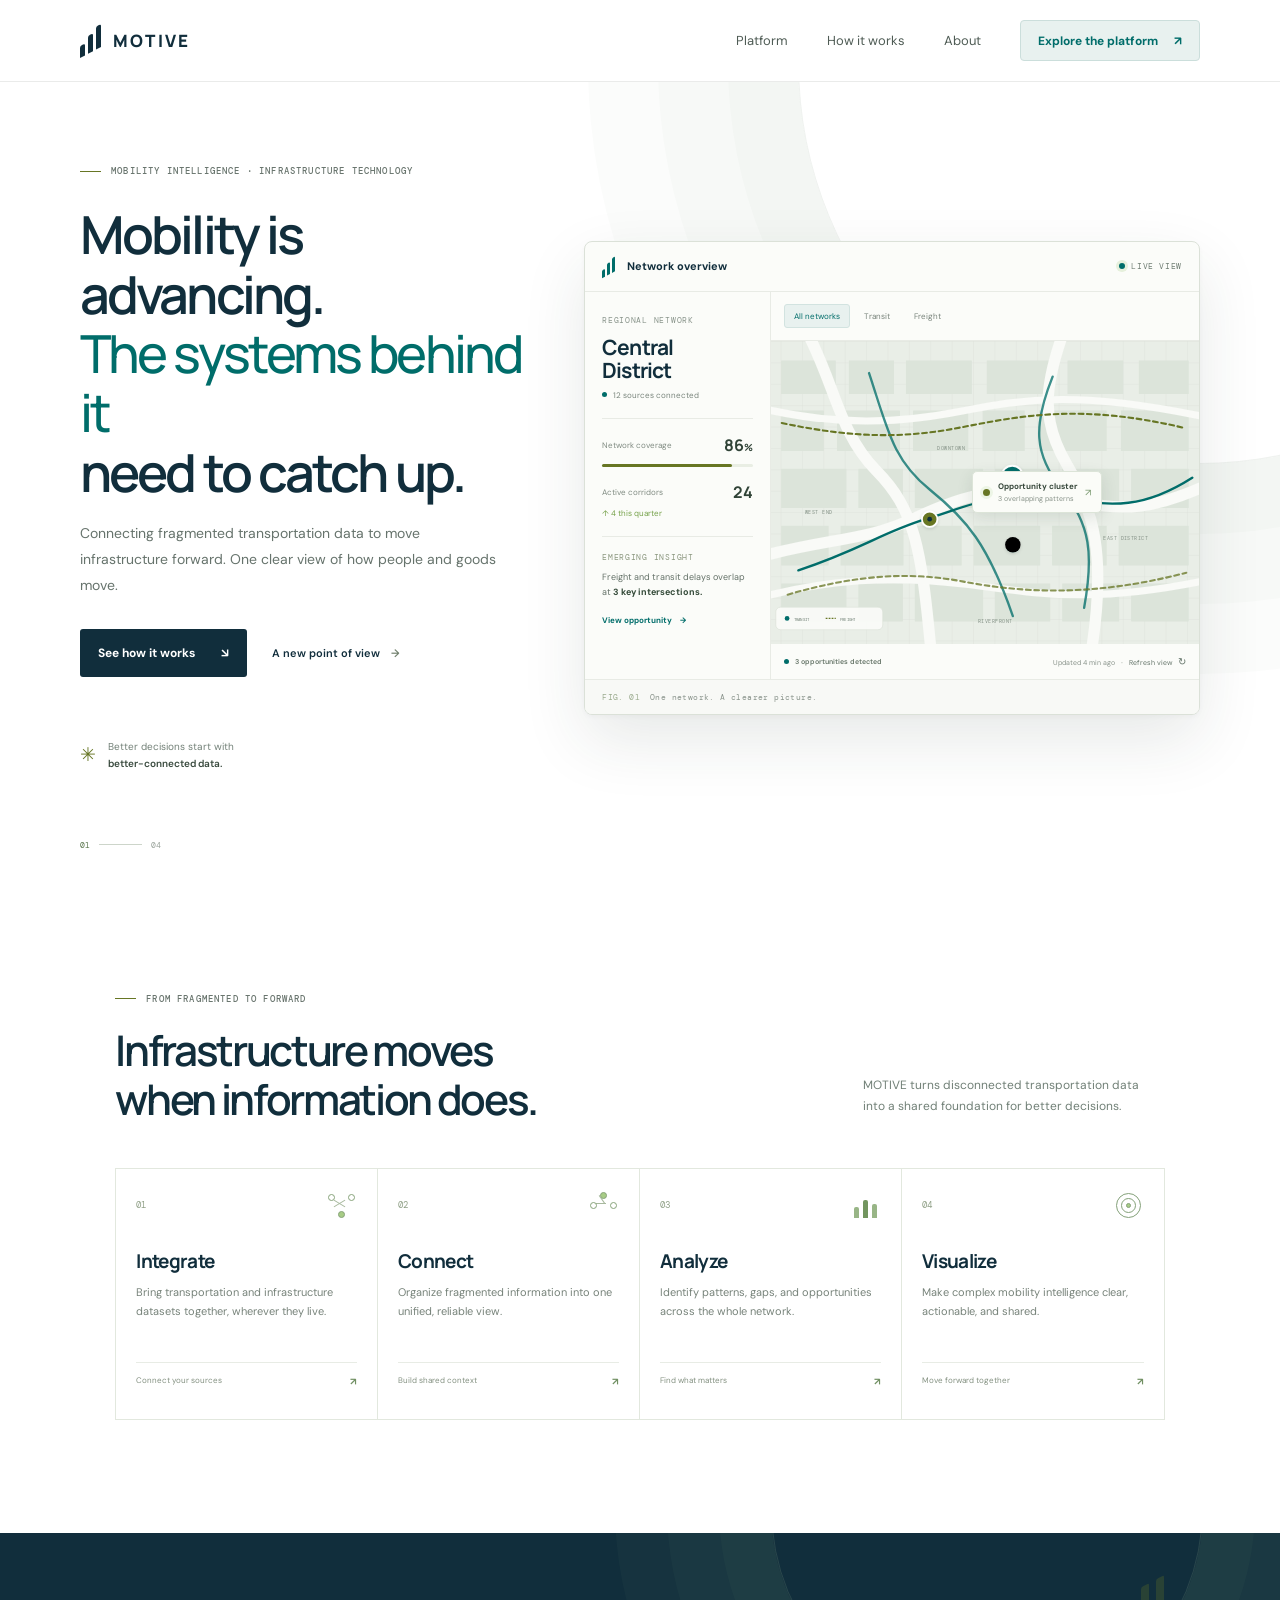
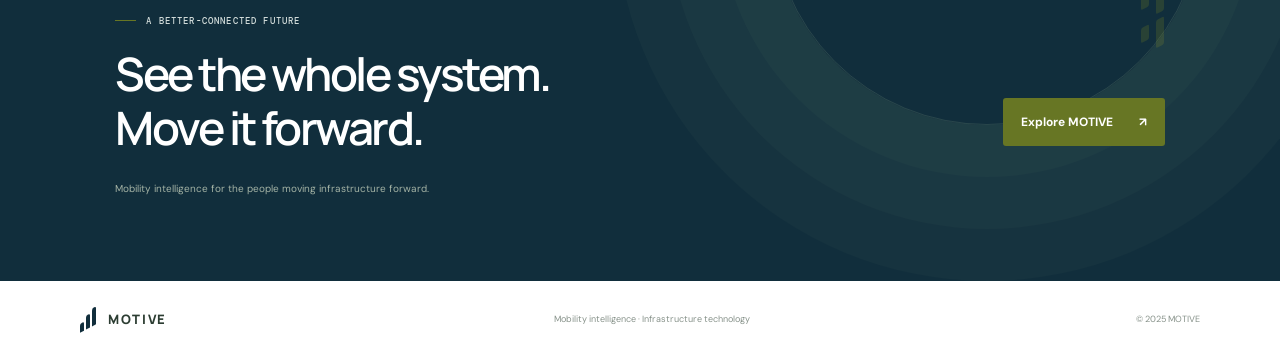
==== index.html @ 9f4c311b "Build MOTIVE MVP front-end Co-authored-by: Copilot App <223556219+Copilot@users.noreply.github.com>" ====
<!doctype html>
<html lang="en">
  <head>
    <meta charset="UTF-8" />
    <meta name="viewport" content="width=device-width, initial-scale=1.0" />
    <meta
      name="description"
      content="MOTIVE connects fragmented transportation data to move infrastructure forward."
    />
    <meta name="theme-color" content="#f5f6f2" />
    <title>MOTIVE — Mobility intelligence for infrastructure</title>
    <link rel="stylesheet" href="styles.css" />
    <script src="app.js" defer></script>
  </head>
  <body>
    <header class="site-header">
      <a class="brand" href="#" aria-label="MOTIVE home">
        <span class="brand-mark" aria-hidden="true">
          <span></span><span></span><span></span>
        </span>
        <span>MOTIVE</span>
      </a>
      <button class="menu-toggle" type="button" aria-expanded="false" aria-controls="primary-nav">
        <span class="sr-only">Toggle navigation</span>
        <span></span><span></span>
      </button>
      <nav class="primary-nav" id="primary-nav" aria-label="Main navigation">
        <a href="#platform">Platform</a>
        <a href="#workflow">How it works</a>
        <a href="#about">About</a>
        <a class="nav-cta" href="#workflow">Explore the platform <span aria-hidden="true">↗</span></a>
      </nav>
    </header>

    <main>
      <section class="hero" id="platform">
        <div class="hero-copy">
          <p class="eyebrow"><span class="eyebrow-line"></span> Mobility intelligence · Infrastructure technology</p>
          <h1>Mobility is advancing.<br /><span>The systems behind it</span><br />need to catch up.</h1>
          <p class="hero-description">
            Connecting fragmented transportation data to move infrastructure forward.
            One clear view of how people and goods move.
          </p>
          <div class="hero-actions">
            <a class="button button-dark" href="#workflow">See how it works <span aria-hidden="true">↘</span></a>
            <a class="text-link" href="#about">A new point of view <span aria-hidden="true">→</span></a>
          </div>
          <div class="hero-note">
            <span class="note-icon" aria-hidden="true">✳</span>
            <p>Better decisions start with<br /><strong>better-connected data.</strong></p>
          </div>
        </div>

        <div class="product-preview" aria-label="MOTIVE mobility intelligence dashboard preview">
          <div class="preview-topbar">
            <div class="preview-title">
              <span class="preview-brand-mark" aria-hidden="true"><i></i><i></i><i></i></span>
              <span>Network overview</span>
            </div>
            <span class="live-status"><span></span> LIVE VIEW</span>
          </div>
          <div class="preview-body">
            <aside class="preview-sidebar" aria-label="Dashboard summary">
              <div class="sidebar-label">REGIONAL NETWORK</div>
              <h2>Central<br />District</h2>
              <div class="district-meta"><span class="status-dot"></span> 12 sources connected</div>
              <div class="sidebar-rule"></div>
              <div class="metric">
                <span>Network coverage</span>
                <strong>86<span>%</span></strong>
                <div class="metric-track"><i></i></div>
              </div>
              <div class="metric">
                <span>Active corridors</span>
                <strong>24</strong>
                <small class="metric-change">↑ 4 this quarter</small>
              </div>
              <div class="sidebar-rule"></div>
              <div class="insight-label">EMERGING INSIGHT</div>
              <p class="insight-copy">Freight and transit delays overlap at <strong>3 key intersections.</strong></p>
              <a class="insight-link" href="#workflow">View opportunity <span aria-hidden="true">→</span></a>
            </aside>
            <div class="map-area">
              <div class="map-controls" role="group" aria-label="Filter map by network">
                <button class="map-filter is-selected" type="button" data-layer="all" aria-pressed="true">All networks</button>
                <button class="map-filter" type="button" data-layer="transit" aria-pressed="false">Transit</button>
                <button class="map-filter" type="button" data-layer="freight" aria-pressed="false">Freight</button>
              </div>
              <div class="map-canvas">
                <svg class="map-art" viewBox="0 0 760 510" role="img" aria-labelledby="map-title map-desc" preserveAspectRatio="xMidYMid slice">
                  <title id="map-title">Connected transportation network map</title>
                  <desc id="map-desc">A stylized city map with transit and freight corridors, connected data points, and three mobility opportunity areas.</desc>
                  <defs>
                    <pattern id="grid" width="36" height="36" patternUnits="userSpaceOnUse">
                      <path d="M 36 0 L 0 0 0 36" fill="none" stroke="#d7ddd4" stroke-width="1" />
                    </pattern>
                    <filter id="soft-shadow" x="-50%" y="-50%" width="200%" height="200%">
                      <feDropShadow dx="0" dy="2" stdDeviation="3" flood-color="#17382e" flood-opacity=".15" />
                    </filter>
                  </defs>
                  <rect width="760" height="510" fill="#e9eee7" />
                  <rect width="760" height="510" fill="url(#grid)" />
                  <g class="city-blocks" fill="#dce4da">
                    <path d="M37 33h92v56H37zM151 33h76v56h-76zM247 33h111v56H247zM383 33h111v56H383zM519 33h94v56h-94zM639 33h84v56h-84z" />
                    <path d="M37 117h72v68H37zM131 117h106v68H131zM259 117h93v68h-93zM376 117h71v68h-71zM471 117h114v68H471zM609 117h114v68H609z" />
                    <path d="M37 215h110v66H37zM167 215h75v66h-75zM262 215h115v66H262zM397 215h93v66h-93zM510 215h96v66h-96zM626 215h97v66h-97z" />
                    <path d="M37 311h80v67H37zM137 311h106v67H137zM263 311h78v67h-78zM361 311h112v67H361zM493 311h92v67h-92zM605 311h118v67H605z" />
                    <path d="M37 408h110v64H37zM167 408h75v64h-75zM262 408h115v64H262zM397 408h93v64h-93zM510 408h96v64h-96zM626 408h97v64h-97z" />
                  </g>
                  <path d="M-20 369 C113 330 173 340 262 298 S416 240 512 264 663 290 790 225" class="road road-major" />
                  <path d="M78 -20 C128 72 133 153 197 218 S273 344 290 530" class="road road-major" />
                  <path d="M514 -20 C479 77 474 134 518 208 S586 359 558 530" class="road road-major" />
                  <path d="M-10 110 C129 145 241 138 342 118 S541 81 774 133" class="road road-secondary" />
                  <path d="M-10 435 C115 400 225 395 344 409 S556 446 771 399" class="road road-secondary" />
                  <g class="network-layer transit-layer">
                    <path d="M66 386 C170 352 205 323 280 300 S404 250 501 265 649 281 729 230" class="route route-transit" />
                    <path d="M185 54 C217 151 225 200 287 250 S385 342 427 463" class="route route-transit route-alt" />
                    <path d="M494 60 C461 142 462 191 510 250 S563 360 547 449" class="route route-transit route-alt" />
                  </g>
                  <g class="network-layer freight-layer">
                    <path d="M38 138 C161 164 244 164 342 145 S541 105 714 146" class="route route-freight" />
                    <path d="M48 427 C164 393 254 388 344 405 S555 433 719 390" class="route route-freight route-alt" />
                  </g>
                  <g class="map-labels">
                    <text x="77" y="291">WEST END</text>
                    <text x="300" y="184">DOWNTOWN</text>
                    <text x="579" y="335">EAST DISTRICT</text>
                    <text x="368" y="475">RIVERFRONT</text>
                  </g>
                  <g class="opportunity" filter="url(#soft-shadow)">
                    <circle cx="287" cy="300" r="13" /><circle cx="287" cy="300" r="4" />
                    <circle cx="510" cy="265" r="13" /><circle cx="510" cy="265" r="4" />
                    <circle cx="427" cy="343" r="13" /><circle cx="427" cy="343" r="4" />
                  </g>
                  <g class="map-pin" filter="url(#soft-shadow)">
                    <circle cx="426" cy="228" r="18" />
                    <path d="M418 228l5 5 11-12" />
                  </g>
                  <g class="map-legend">
                    <rect x="28" y="448" width="180" height="38" rx="8" />
                    <circle cx="47" cy="467" r="4" /><text x="58" y="471">TRANSIT</text>
                    <line x1="112" y1="467" x2="129" y2="467" /><text x="136" y="471">FREIGHT</text>
                  </g>
                </svg>
                <div class="map-callout"><span class="callout-indicator"></span><span><strong>Opportunity cluster</strong><small>3 overlapping patterns</small></span><span class="callout-arrow" aria-hidden="true">↗</span></div>
              </div>
              <div class="map-footer">
                <span><i class="map-footer-dot"></i> 3 opportunities detected</span>
                <span>Updated 4 min ago <b aria-hidden="true">·</b> <button type="button" class="refresh-button">Refresh view <span aria-hidden="true">↻</span></button></span>
              </div>
            </div>
          </div>
          <div class="preview-caption"><span>FIG. 01</span> One network. A clearer picture.</div>
        </div>
        <div class="hero-index" aria-hidden="true"><span>01</span><i></i><span>04</span></div>
      </section>

      <section class="workflow section-wrap" id="workflow">
        <div class="section-heading">
          <div>
            <p class="eyebrow"><span class="eyebrow-line"></span> From fragmented to forward</p>
            <h2>Infrastructure moves<br />when information does.</h2>
          </div>
          <p class="section-intro">MOTIVE turns disconnected transportation data into a shared foundation for better decisions.</p>
        </div>
        <div class="workflow-grid">
          <article class="workflow-card">
            <div class="card-top"><span class="step-number">01</span><span class="step-icon icon-integrate" aria-hidden="true"><i></i><i></i><i></i></span></div>
            <h3>Integrate</h3>
            <p>Bring transportation and infrastructure datasets together, wherever they live.</p>
            <span class="card-footer">Connect your sources <b aria-hidden="true">↗</b></span>
          </article>
          <article class="workflow-card">
            <div class="card-top"><span class="step-number">02</span><span class="step-icon icon-connect" aria-hidden="true"><i></i><i></i><i></i></span></div>
            <h3>Connect</h3>
            <p>Organize fragmented information into one unified, reliable view.</p>
            <span class="card-footer">Build shared context <b aria-hidden="true">↗</b></span>
          </article>
          <article class="workflow-card">
            <div class="card-top"><span class="step-number">03</span><span class="step-icon icon-analyze" aria-hidden="true"><i></i><i></i><i></i></span></div>
            <h3>Analyze</h3>
            <p>Identify patterns, gaps, and opportunities across the whole network.</p>
            <span class="card-footer">Find what matters <b aria-hidden="true">↗</b></span>
          </article>
          <article class="workflow-card">
            <div class="card-top"><span class="step-number">04</span><span class="step-icon icon-visualize" aria-hidden="true"><i></i><i></i><i></i></span></div>
            <h3>Visualize</h3>
            <p>Make complex mobility intelligence clear, actionable, and shared.</p>
            <span class="card-footer">Move forward together <b aria-hidden="true">↗</b></span>
          </article>
        </div>
      </section>

      <section class="closing section-wrap" id="about">
        <div class="closing-mark" aria-hidden="true">
          <span></span><span></span><span></span><span></span>
        </div>
        <div>
          <p class="eyebrow"><span class="eyebrow-line"></span> A better-connected future</p>
          <h2>See the whole system.<br /><span>Move it forward.</span></h2>
        </div>
        <a class="button button-light" href="#platform">Explore MOTIVE <span aria-hidden="true">↗</span></a>
        <p class="closing-note">Mobility intelligence for the people moving infrastructure forward.</p>
      </section>
    </main>

    <footer class="site-footer">
      <a class="brand brand-footer" href="#" aria-label="MOTIVE home">
        <span class="brand-mark" aria-hidden="true"><span></span><span></span><span></span></span>
        <span>MOTIVE</span>
      </a>
      <span>Mobility intelligence · Infrastructure technology</span>
      <span>© 2025 MOTIVE</span>
    </footer>
  </body>
</html>
---- styles.css ----
@import url("https://fonts.googleapis.com/css2?family=DM+Mono:wght@400;500&family=DM+Sans:wght@400;500;600;700&family=Manrope:wght@400;500;600;700;800&display=swap");

:root {
  color-scheme: light;
  --ink: #112e3c;
  --muted: #64716b;
  --green: #677624;
  --green-dark: #4d5a1d;
  --teal: #006d6a;
  --paper: #fff;
  --line: #dce1d9;
  --mono: "DM Mono", "Courier New", monospace;
  --sans: "DM Sans", Arial, sans-serif;
  --display: "Manrope", "DM Sans", Arial, sans-serif;
}

* { box-sizing: border-box; }
html { scroll-behavior: smooth; }
body {
  margin: 0;
  background: var(--paper);
  color: var(--ink);
  font-family: var(--sans);
  -webkit-font-smoothing: antialiased;
}
a { color: inherit; text-decoration: none; }
button { font: inherit; }
.sr-only {
  position: absolute;
  width: 1px;
  height: 1px;
  padding: 0;
  margin: -1px;
  overflow: hidden;
  clip: rect(0, 0, 0, 0);
  white-space: nowrap;
  border: 0;
}

.site-header {
  height: 82px;
  padding: 0 6.25%;
  display: flex;
  align-items: center;
  justify-content: space-between;
  border-bottom: 1px solid rgba(23, 36, 31, .09);
}
.brand {
  display: inline-flex;
  align-items: center;
  gap: 10px;
  font: 800 17px var(--display);
  letter-spacing: .13em;
}
.brand-mark, .preview-brand-mark {
  width: 23px;
  height: 23px;
  display: inline-flex;
  align-items: flex-end;
  gap: 3px;
  transform: skewY(-28deg);
}
.brand-mark span, .preview-brand-mark i {
  width: 5px;
  background: var(--ink);
  border-radius: 2px 2px 0 0;
}
.brand-mark span:nth-child(1), .preview-brand-mark i:nth-child(1) { height: 12px; }
.brand-mark span:nth-child(2), .preview-brand-mark i:nth-child(2) { height: 18px; }
.brand-mark span:nth-child(3), .preview-brand-mark i:nth-child(3) { height: 23px; }
.primary-nav { display: flex; align-items: center; gap: 39px; }
.primary-nav > a:not(.nav-cta) { color: #4f5c55; font-size: 13px; transition: color .2s ease; }
.primary-nav > a:not(.nav-cta):hover { color: #15241d; }
.nav-cta {
  height: 41px;
  display: inline-flex;
  align-items: center;
  gap: 16px;
  padding: 0 17px;
  color: var(--teal);
  background: #e8f1ef;
  border: 1px solid #cbdedb;
  border-radius: 4px;
  font-size: 12px;
  font-weight: 700;
  transition: background .2s ease, transform .2s ease;
}
.nav-cta:hover { background: #dcebe8; transform: translateY(-1px); }
.menu-toggle { display: none; }

.hero {
  position: relative;
  min-height: 710px;
  padding: 82px 6.25% 94px;
  display: grid;
  grid-template-columns: minmax(340px, .84fr) minmax(560px, 1.16fr);
  align-items: center;
  gap: 5.2%;
  overflow: hidden;
}
.hero::before {
  content: "";
  width: 800px;
  height: 800px;
  position: absolute;
  right: -320px;
  top: -420px;
  border: 1px solid rgba(109, 138, 106, .11);
  border-radius: 50%;
  box-shadow: 0 0 0 70px rgba(109, 138, 106, .025), 0 0 0 140px rgba(109, 138, 106, .025), 0 0 0 210px rgba(109, 138, 106, .025);
  pointer-events: none;
}
.hero-copy { position: relative; z-index: 1; padding-bottom: 20px; }
.eyebrow {
  display: flex;
  align-items: center;
  gap: 10px;
  margin: 0;
  color: #69756e;
  font: 500 9px var(--mono);
  letter-spacing: .13em;
  line-height: 1.6;
  text-transform: uppercase;
}
.eyebrow-line { display: inline-block; width: 21px; height: 1px; background: var(--green); }
.hero h1 {
  margin: 27px 0 19px;
  font: 600 clamp(38px, 4.1vw, 61px)/1.13 var(--display);
  letter-spacing: -.055em;
}
.hero h1 span { color: var(--teal); font-weight: 500; }
.hero-description {
  max-width: 430px;
  margin: 0;
  color: #66736c;
  font-size: 14px;
  line-height: 1.85;
}
.hero-actions { display: flex; align-items: center; gap: 25px; margin-top: 30px; }
.button {
  display: inline-flex;
  min-height: 48px;
  align-items: center;
  justify-content: center;
  gap: 26px;
  padding: 0 18px;
  border-radius: 3px;
  font-size: 12px;
  font-weight: 700;
  transition: transform .2s ease, background .2s ease;
}
.button:hover { transform: translateY(-2px); }
.button-dark { color: #fff; background: var(--ink); }
.button-dark:hover { background: #1b4653; }
.text-link { font-size: 11px; font-weight: 600; }
.text-link span { padding-left: 8px; color: #72816e; }
.hero-note {
  display: flex;
  align-items: center;
  gap: 12px;
  margin-top: 61px;
  color: #728077;
}
.note-icon { color: var(--green); font-size: 19px; }
.hero-note p { margin: 0; font-size: 10px; line-height: 1.7; }
.hero-note strong { color: #394a3e; font-weight: 600; }

.product-preview {
  position: relative;
  z-index: 1;
  width: 100%;
  overflow: hidden;
  background: #fbfcf9;
  border: 1px solid #dbe1d8;
  border-radius: 8px;
  box-shadow: 0 25px 65px rgba(35, 57, 43, .11), 0 2px 6px rgba(35, 57, 43, .04);
  animation: rise-in .7s ease-out both;
}
@keyframes rise-in { from { opacity: 0; transform: translateY(14px); } to { opacity: 1; transform: translateY(0); } }
.preview-topbar {
  height: 50px;
  display: flex;
  align-items: center;
  justify-content: space-between;
  padding: 0 17px;
  border-bottom: 1px solid #e8ebe5;
}
.preview-title { display: flex; align-items: center; gap: 9px; font-size: 11px; font-weight: 700; }
.preview-brand-mark { width: 16px; height: 15px; gap: 2px; }
.preview-brand-mark i { width: 3px; background: var(--teal); }
.preview-brand-mark i:nth-child(1) { height: 8px; }
.preview-brand-mark i:nth-child(2) { height: 12px; }
.preview-brand-mark i:nth-child(3) { height: 15px; }
.live-status { display: flex; align-items: center; gap: 6px; color: #6f7d73; font: 400 8px var(--mono); letter-spacing: .08em; }
.live-status span { width: 6px; height: 6px; border-radius: 50%; background: var(--teal); box-shadow: 0 0 0 3px #e6f0dc; }
.preview-body { min-height: 380px; display: grid; grid-template-columns: 185px minmax(0, 1fr); }
.preview-sidebar { padding: 23px 17px 18px; }
.sidebar-label, .insight-label { color: #8a958c; font: 400 8px var(--mono); letter-spacing: .09em; }
.preview-sidebar h2 { margin: 11px 0 7px; font: 700 21px/1.12 var(--display); letter-spacing: -.04em; }
.district-meta { display: flex; align-items: center; gap: 6px; color: #78847b; font-size: 8px; }
.status-dot { width: 5px; height: 5px; background: var(--teal); border-radius: 50%; }
.sidebar-rule { height: 1px; margin: 18px 0 15px; background: #e8ebe5; }
.metric { display: grid; grid-template-columns: 1fr auto; align-items: center; margin: 0 0 14px; }
.metric > span { color: #7f8a81; font-size: 8px; }
.metric > strong { color: #304337; font: 700 16px var(--display); }
.metric > strong span { font-size: 10px; }
.metric-track { grid-column: 1 / -1; height: 3px; margin-top: 8px; background: #e9eee4; border-radius: 3px; }
.metric-track i { display: block; width: 86%; height: 100%; background: var(--green); border-radius: inherit; }
.metric-change { grid-column: 1 / -1; margin-top: 5px; color: #75a149; font-size: 8px; }
.insight-label { color: #8b977f; }
.insight-copy { margin: 8px 0; color: #647168; font-size: 9px; line-height: 1.65; }
.insight-copy strong { color: #344a39; font-weight: 700; }
.insight-link { display: inline-flex; gap: 8px; color: var(--teal); font-size: 8px; font-weight: 700; }
.map-area { min-width: 0; border-left: 1px solid #e8ebe5; }
.map-controls { display: flex; gap: 4px; padding: 12px 13px; border-bottom: 1px solid #e8ebe5; }
.map-filter {
  padding: 6px 9px;
  color: #77827a;
  background: transparent;
  border: 1px solid transparent;
  border-radius: 3px;
  cursor: pointer;
  font-size: 8px;
  transition: color .2s ease, background .2s ease;
}
.map-filter:hover { color: #374c3d; }
.map-filter.is-selected { color: var(--teal); background: #e8f1ef; border-color: #d2e3e0; }
.map-canvas { position: relative; height: 303px; overflow: hidden; background: #e9eee7; }
.map-art { display: block; width: 100%; height: 100%; }
.road { fill: none; stroke: #f9faf7; }
.road-major { stroke-width: 19; }
.road-secondary { stroke-width: 12; }
.route { fill: none; stroke-linecap: round; stroke-linejoin: round; transition: opacity .25s ease; }
.route-transit { stroke: #006d6a; stroke-width: 4; }
.route-freight { stroke: #677624; stroke-width: 3.5; stroke-dasharray: 8 6; }
.network-layer.is-muted { opacity: .08; }
.route-alt { opacity: .76; }
.map-labels { fill: #839085; font: 8px var(--mono); letter-spacing: .1em; }
.opportunity circle:first-child { fill: #677624; stroke: #fff; stroke-width: 3; }
.opportunity circle:nth-child(2) { fill: #112e3c; }
.map-pin circle { fill: #006d6a; stroke: #fff; stroke-width: 3; }
.map-pin path { fill: none; stroke: #fff; stroke-width: 2; stroke-linecap: round; stroke-linejoin: round; }
.map-legend rect { fill: rgba(251, 252, 249, .91); stroke: #d8dfd5; }
.map-legend circle { fill: #006d6a; }
.map-legend line { stroke: #677624; stroke-width: 2; stroke-dasharray: 3 2; }
.map-legend text { fill: #718075; font: 7px var(--mono); letter-spacing: .06em; }
.map-callout {
  position: absolute;
  top: 43%;
  left: 47%;
  display: flex;
  align-items: center;
  gap: 8px;
  padding: 9px 10px;
  background: #fbfcf8;
  border: 1px solid #dce4d8;
  border-radius: 5px;
  box-shadow: 0 5px 16px rgba(42, 63, 46, .12);
  animation: callout-in .4s ease-out both;
  transition: opacity .2s ease;
}
@keyframes callout-in { from { opacity: 0; transform: translateY(5px); } to { opacity: 1; transform: translateY(0); } }
.callout-indicator { width: 7px; height: 7px; flex: 0 0 7px; background: #677624; border-radius: 50%; box-shadow: 0 0 0 3px #edf5e6; }
.map-callout strong, .map-callout small { display: block; white-space: nowrap; }
.map-callout strong { color: #37483b; font-size: 8px; }
.map-callout small { margin-top: 3px; color: #879188; font-size: 7px; }
.callout-arrow { color: #7b9970; font-size: 10px; }
.map-footer { height: 35px; display: flex; align-items: center; justify-content: space-between; padding: 0 13px; color: #89938b; font-size: 7px; }
.map-footer > span:first-child { display: flex; align-items: center; gap: 6px; color: #667568; font-weight: 600; }
.map-footer-dot { width: 5px; height: 5px; background: #006d6a; border-radius: 50%; }
.map-footer b { padding: 0 4px; color: #b2b9b1; }
.refresh-button { padding: 0; color: #65756a; background: none; border: 0; cursor: pointer; font-size: 7px; }
.refresh-button span { display: inline-block; padding-left: 3px; font-size: 10px; }
.refresh-button:active span { transform: rotate(45deg); }
.preview-caption { display: flex; gap: 10px; padding: 12px 17px; color: #8a948c; background: #f8f9f6; border-top: 1px solid #e8ebe5; font: 400 8px var(--mono); letter-spacing: .05em; }
.preview-caption span { color: #9bab8e; }
.hero-index { position: absolute; bottom: 36px; left: 6.25%; display: flex; align-items: center; gap: 9px; color: #9aa39b; font: 8px var(--mono); }
.hero-index span:first-child { color: #58744b; }
.hero-index i { width: 43px; height: 1px; background: #cdd5ca; }

.section-wrap { padding-right: 9%; padding-left: 9%; }
.workflow { padding-top: 106px; padding-bottom: 113px; background: #fff; }
.section-heading { display: flex; align-items: flex-end; justify-content: space-between; gap: 30px; margin-bottom: 44px; }
.section-heading h2, .closing h2 {
  margin: 20px 0 0;
  font: 600 clamp(34px, 3.3vw, 46px)/1.16 var(--display);
  letter-spacing: -.055em;
}
.section-intro { width: 300px; margin: 0 2px 6px 0; color: #718077; font-size: 12px; line-height: 1.8; }
.workflow-grid { display: grid; grid-template-columns: repeat(4, 1fr); border: 1px solid #e2e8de; }
.workflow-card { min-height: 250px; padding: 21px 20px 18px; border-right: 1px solid #e2e8de; transition: background .25s ease, transform .25s ease; }
.workflow-card:last-child { border-right: 0; }
.workflow-card:hover { position: relative; z-index: 1; background: #f8fbf5; transform: translateY(-4px); }
.card-top { display: flex; align-items: center; justify-content: space-between; }
.step-number { color: #90a087; font: 400 9px var(--mono); }
.step-icon { width: 31px; height: 31px; position: relative; display: inline-flex; align-items: center; justify-content: center; color: #006d6a; }
.icon-integrate i { position: absolute; width: 7px; height: 7px; border: 1px solid #87a37a; border-radius: 50%; }
.icon-integrate i:nth-child(1) { left: 2px; top: 4px; }
.icon-integrate i:nth-child(2) { right: 2px; top: 4px; }
.icon-integrate i:nth-child(3) { left: 12px; bottom: 3px; background: #a7cc85; }
.icon-integrate::before, .icon-integrate::after { content: ""; position: absolute; width: 13px; height: 1px; top: 13px; left: 7px; background: #a8b99e; transform: rotate(31deg); }
.icon-integrate::after { transform: rotate(-31deg); }
.icon-connect i { position: absolute; width: 7px; height: 7px; border: 1px solid #87a37a; border-radius: 50%; }
.icon-connect i:nth-child(1) { left: 2px; top: 12px; }
.icon-connect i:nth-child(2) { right: 2px; top: 12px; }
.icon-connect i:nth-child(3) { left: 12px; top: 2px; background: #a7cc85; }
.icon-connect::before, .icon-connect::after { content: ""; position: absolute; height: 1px; width: 10px; left: 8px; top: 13px; background: #a8b99e; }
.icon-connect::after { transform: rotate(55deg); top: 9px; left: 9px; }
.icon-analyze i { position: absolute; bottom: 3px; width: 5px; background: #98b586; border-radius: 2px 2px 0 0; }
.icon-analyze i:nth-child(1) { left: 4px; height: 11px; }
.icon-analyze i:nth-child(2) { left: 13px; height: 18px; background: #72955f; }
.icon-analyze i:nth-child(3) { left: 22px; height: 14px; }
.icon-visualize i { position: absolute; border: 1px solid #84a179; border-radius: 50%; }
.icon-visualize i:nth-child(1) { width: 25px; height: 25px; }
.icon-visualize i:nth-child(2) { width: 15px; height: 15px; }
.icon-visualize i:nth-child(3) { width: 5px; height: 5px; background: #a7cc85; }
.workflow-card h3 { margin: 27px 0 9px; font: 700 19px var(--display); letter-spacing: -.035em; }
.workflow-card p { min-height: 60px; max-width: 220px; margin: 0; color: #77837a; font-size: 11px; line-height: 1.7; }
.card-footer { display: flex; justify-content: space-between; margin-top: 19px; padding-top: 12px; color: #839080; border-top: 1px solid #e8ece5; font-size: 8px; }
.card-footer b { color: #719063; font-size: 10px; }

.closing {
  position: relative;
  min-height: 348px;
  display: grid;
  grid-template-columns: 1fr auto;
  align-content: center;
  align-items: end;
  column-gap: 30px;
  padding-top: 57px;
  padding-bottom: 62px;
  overflow: hidden;
  color: #fff;
  background: #112e3c;
}
.closing::after {
  content: "";
  position: absolute;
  width: 430px;
  height: 430px;
  right: 6%;
  top: -240px;
  border: 1px solid rgba(198, 230, 177, .13);
  border-radius: 50%;
  box-shadow: 0 0 0 52px rgba(198, 230, 177, .025), 0 0 0 104px rgba(198, 230, 177, .025), 0 0 0 156px rgba(198, 230, 177, .025);
}
.closing .eyebrow { color: #d2dcda; }
.closing .eyebrow-line { background: #677624; }
.closing h2 { margin-top: 19px; font-size: clamp(36px, 3.6vw, 50px); }
.closing h2 span { color: #fff; }
.button-light { position: relative; z-index: 1; margin-bottom: 8px; color: #fff; background: #677624; }
.button-light:hover { background: #4d5a1d; }
.closing-note { grid-column: 1 / -1; margin: 28px 0 0; color: #a4b3a5; font-size: 10px; }
.closing-mark { position: absolute; top: 48px; right: 9%; display: grid; grid-template-columns: 9px 9px; gap: 6px; opacity: .28; transform: skewY(-28deg); }
.closing-mark span { width: 8px; height: 23px; background: #677624; border-radius: 2px; }
.closing-mark span:nth-child(2) { height: 35px; }
.closing-mark span:nth-child(3) { height: 15px; }
.closing-mark span:nth-child(4) { height: 28px; }
.site-footer {
  min-height: 76px;
  display: flex;
  align-items: center;
  justify-content: space-between;
  padding: 0 6.25%;
  color: #87928a;
  font-size: 9px;
}
.brand-footer { color: #2c3d32; font-size: 13px; }
.brand-footer .brand-mark { width: 18px; height: 18px; gap: 2px; }
.brand-footer .brand-mark span { width: 4px; }
.brand-footer .brand-mark span:nth-child(1) { height: 9px; }
.brand-footer .brand-mark span:nth-child(2) { height: 14px; }
.brand-footer .brand-mark span:nth-child(3) { height: 18px; }

@media (min-width: 1500px) {
  .hero { padding-right: max(6.25%, calc((100vw - 1380px) / 2)); padding-left: max(6.25%, calc((100vw - 1380px) / 2)); }
  .section-wrap { padding-right: max(9%, calc((100vw - 1280px) / 2)); padding-left: max(9%, calc((100vw - 1280px) / 2)); }
}
@media (max-width: 1120px) {
  .hero { grid-template-columns: minmax(300px, .8fr) minmax(500px, 1.2fr); gap: 3%; padding-right: 4%; padding-left: 4%; }
  .hero h1 { font-size: clamp(36px, 4.3vw, 52px); }
  .section-wrap { padding-right: 6%; padding-left: 6%; }
  .hero-index { left: 4%; }
}
@media (max-width: 900px) {
  .hero { grid-template-columns: 1fr; gap: 47px; padding: 69px 7% 84px; }
  .hero-copy { max-width: 590px; }
  .hero h1 { font-size: clamp(42px, 7vw, 64px); }
  .hero-note { margin-top: 32px; }
  .product-preview { max-width: 760px; justify-self: center; }
  .hero-index { left: 7%; bottom: 34px; }
  .workflow { padding-top: 83px; padding-bottom: 85px; }
  .workflow-grid { grid-template-columns: repeat(2, 1fr); }
  .workflow-card { min-height: 230px; }
  .workflow-card:nth-child(2) { border-right: 0; }
  .workflow-card:nth-child(-n+2) { border-bottom: 1px solid #e2e8de; }
}
@media (max-width: 620px) {
  .site-header { height: 68px; padding: 0 6%; }
  .brand { font-size: 15px; }
  .menu-toggle {
    display: flex;
    width: 40px;
    height: 40px;
    flex-direction: column;
    justify-content: center;
    align-items: center;
    gap: 5px;
    border: 1px solid #dce3d8;
    border-radius: 3px;
    background: transparent;
    cursor: pointer;
  }
  .menu-toggle > span:not(.sr-only) { width: 15px; height: 1px; background: #334639; transition: transform .2s ease; }
  .menu-toggle[aria-expanded="true"] > span:nth-last-child(2) { transform: translateY(3px) rotate(45deg); }
  .menu-toggle[aria-expanded="true"] > span:last-child { transform: translateY(-3px) rotate(-45deg); }
  .primary-nav {
    position: absolute;
    z-index: 5;
    top: 67px;
    left: 0;
    right: 0;
    display: none;
    align-items: stretch;
    gap: 0;
    padding: 9px 6% 17px;
    background: #fff;
    border-bottom: 1px solid #dce1d9;
  }
  .primary-nav.is-open { display: flex; flex-direction: column; }
  .primary-nav > a:not(.nav-cta) { padding: 12px 0; }
  .nav-cta { justify-content: space-between; margin-top: 5px; }
  .hero { gap: 35px; padding: 52px 6% 78px; }
  .eyebrow { font-size: 8px; letter-spacing: .09em; }
  .eyebrow-line { width: 16px; }
  .hero h1 { margin-top: 22px; font-size: clamp(37px, 10.1vw, 53px); }
  .hero-description { max-width: 380px; font-size: 13px; }
  .hero-actions { align-items: flex-start; flex-direction: column; gap: 17px; margin-top: 23px; }
  .hero-note { margin-top: 29px; }
  .product-preview { border-radius: 5px; }
  .preview-body { grid-template-columns: 1fr; }
  .preview-sidebar { display: grid; grid-template-columns: 1fr 1fr; column-gap: 12px; padding: 17px 15px 7px; }
  .sidebar-label, .preview-sidebar h2, .district-meta, .preview-sidebar .sidebar-rule, .preview-sidebar .insight-label, .preview-sidebar .insight-copy, .preview-sidebar .insight-link { grid-column: 1 / -1; }
  .preview-sidebar h2 { margin-top: 7px; font-size: 19px; }
  .preview-sidebar h2 br { display: none; }
  .district-meta { margin-bottom: 1px; }
  .preview-sidebar .sidebar-rule { margin: 12px 0; }
  .metric { margin-bottom: 8px; }
  .preview-sidebar .sidebar-rule:nth-of-type(2) { margin-top: 5px; }
  .preview-sidebar .insight-copy { margin-top: 6px; margin-bottom: 6px; }
  .map-area { border-top: 1px solid #e8ebe5; border-left: 0; }
  .map-canvas { height: clamp(210px, 63vw, 290px); }
  .map-controls { padding: 9px 10px; }
  .map-callout { left: 40%; }
  .map-footer { padding: 0 10px; font-size: 6px; }
  .preview-caption { padding: 10px 13px; font-size: 7px; }
  .hero-index { left: 6%; bottom: 30px; }
  .section-wrap { padding-right: 6%; padding-left: 6%; }
  .workflow { padding-top: 69px; padding-bottom: 69px; }
  .section-heading { align-items: flex-start; flex-direction: column; gap: 16px; margin-bottom: 28px; }
  .section-heading h2 { font-size: 37px; }
  .section-intro { width: auto; max-width: 380px; font-size: 11px; }
  .workflow-grid { grid-template-columns: 1fr; }
  .workflow-card { min-height: 205px; padding: 19px; border-right: 0; border-bottom: 1px solid #e2e8de; }
  .workflow-card:nth-child(3) { border-bottom: 1px solid #e2e8de; }
  .workflow-card:last-child { border-bottom: 0; }
  .workflow-card h3 { margin-top: 20px; }
  .workflow-card p { min-height: auto; }
  .card-footer { max-width: 240px; margin-top: 15px; }
  .closing { min-height: 350px; grid-template-columns: 1fr; align-items: start; gap: 27px; padding-top: 71px; padding-bottom: 38px; }
  .closing h2 { font-size: 39px; }
  .button-light { justify-self: start; margin: 0; }
  .closing-note { margin-top: 3px; line-height: 1.6; }
  .closing-mark { top: 37px; right: 9%; }
  .site-footer { min-height: 82px; flex-wrap: wrap; gap: 5px 14px; padding: 15px 6%; }
  .site-footer > span:nth-child(2) { order: 3; width: 100%; }
}
@media (prefers-reduced-motion: reduce) {
  *, *::before, *::after { scroll-behavior: auto !important; animation-duration: .01ms !important; animation-iteration-count: 1 !important; transition-duration: .01ms !important; }
}
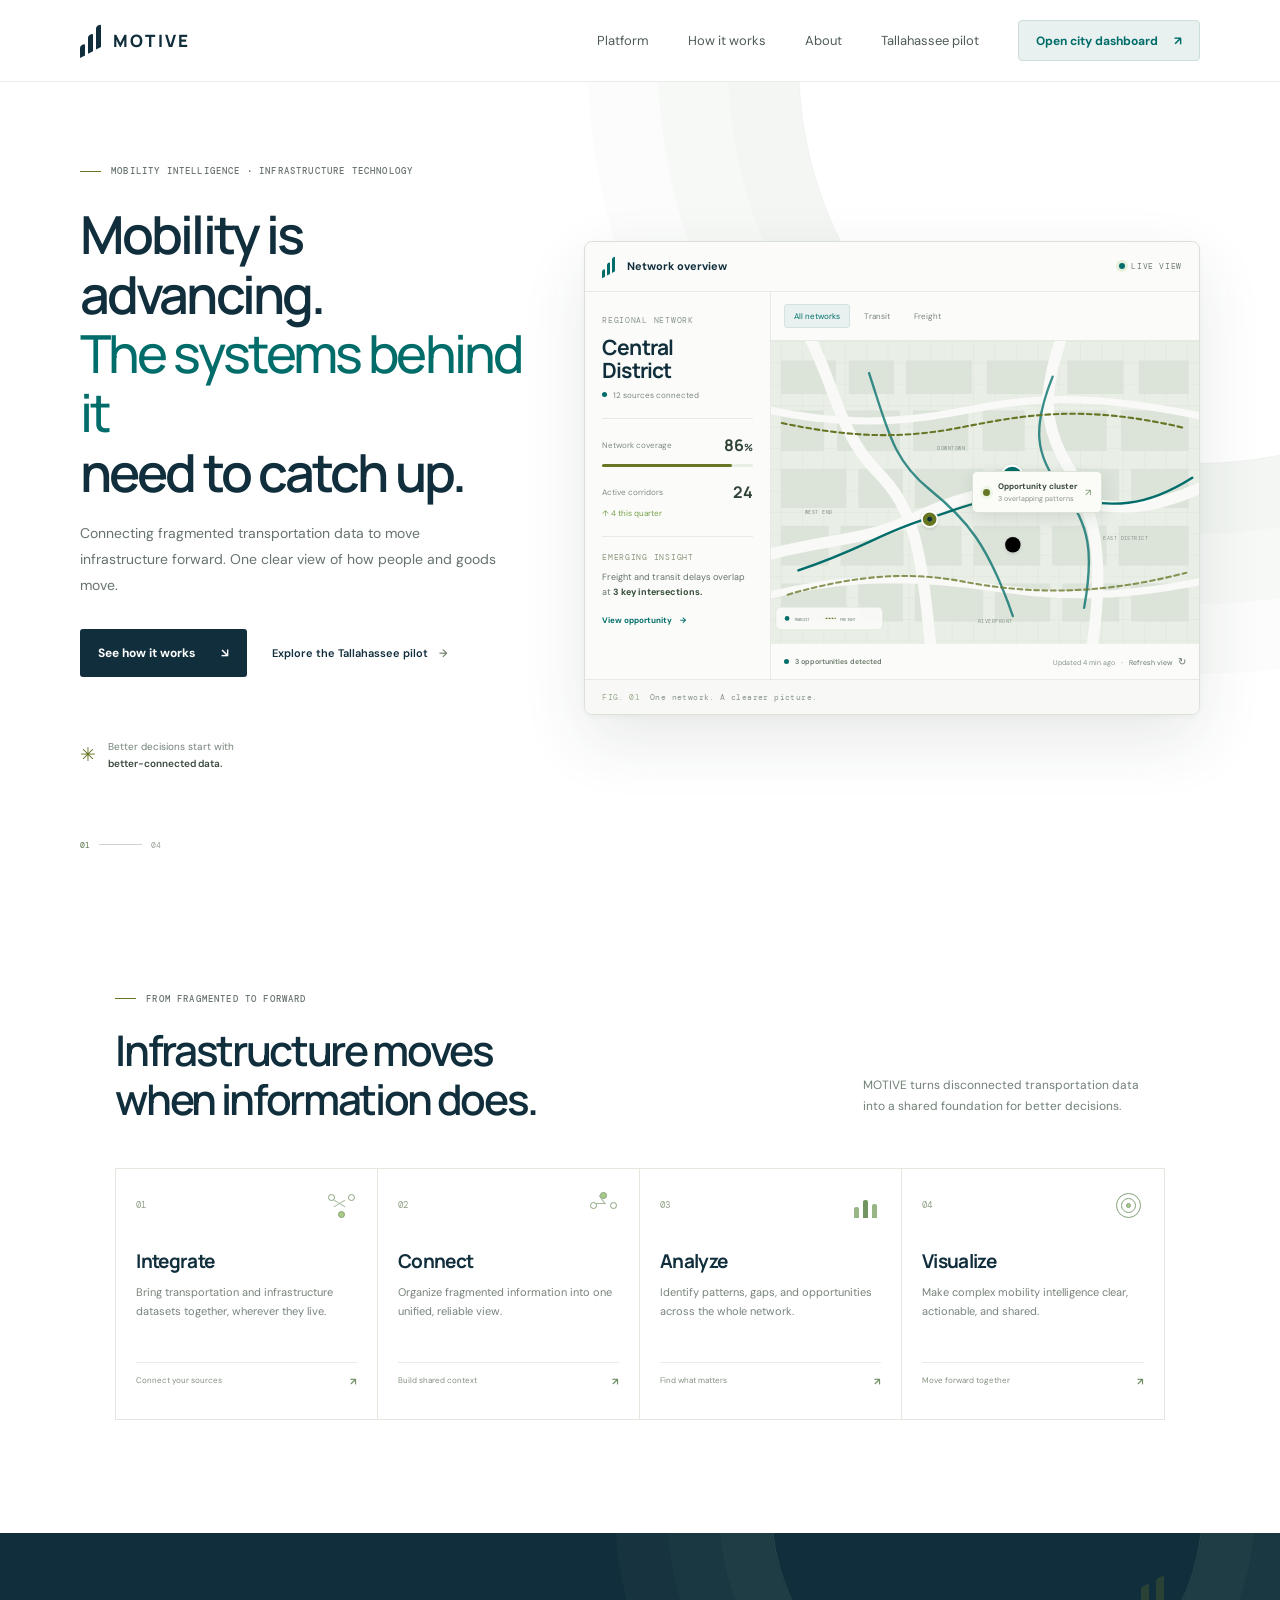
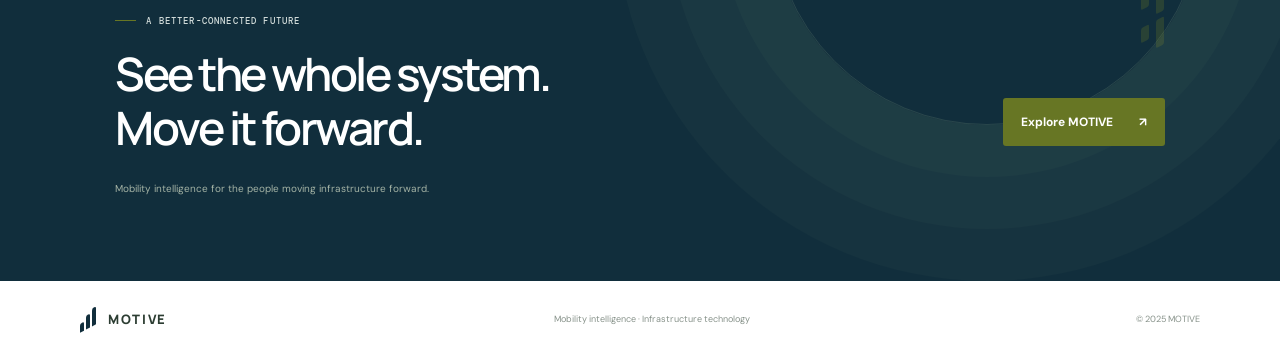
==== commit 6d442eca: "Add Tallahassee mobility access dashboard Co-authored-by: Copilot App <223556219+Copilot@users.norep" ====
--- a/index.html
+++ b/index.html
@@ -28,7 +28,8 @@
         <a href="#platform">Platform</a>
         <a href="#workflow">How it works</a>
         <a href="#about">About</a>
-        <a class="nav-cta" href="#workflow">Explore the platform <span aria-hidden="true">↗</span></a>
+        <a href="tallahassee.html">Tallahassee pilot</a>
+        <a class="nav-cta" href="tallahassee.html">Open city dashboard <span aria-hidden="true">↗</span></a>
       </nav>
     </header>
 
@@ -43,7 +44,7 @@
           </p>
           <div class="hero-actions">
             <a class="button button-dark" href="#workflow">See how it works <span aria-hidden="true">↘</span></a>
-            <a class="text-link" href="#about">A new point of view <span aria-hidden="true">→</span></a>
+            <a class="text-link" href="tallahassee.html">Explore the Tallahassee pilot <span aria-hidden="true">→</span></a>
           </div>
           <div class="hero-note">
             <span class="note-icon" aria-hidden="true">✳</span>
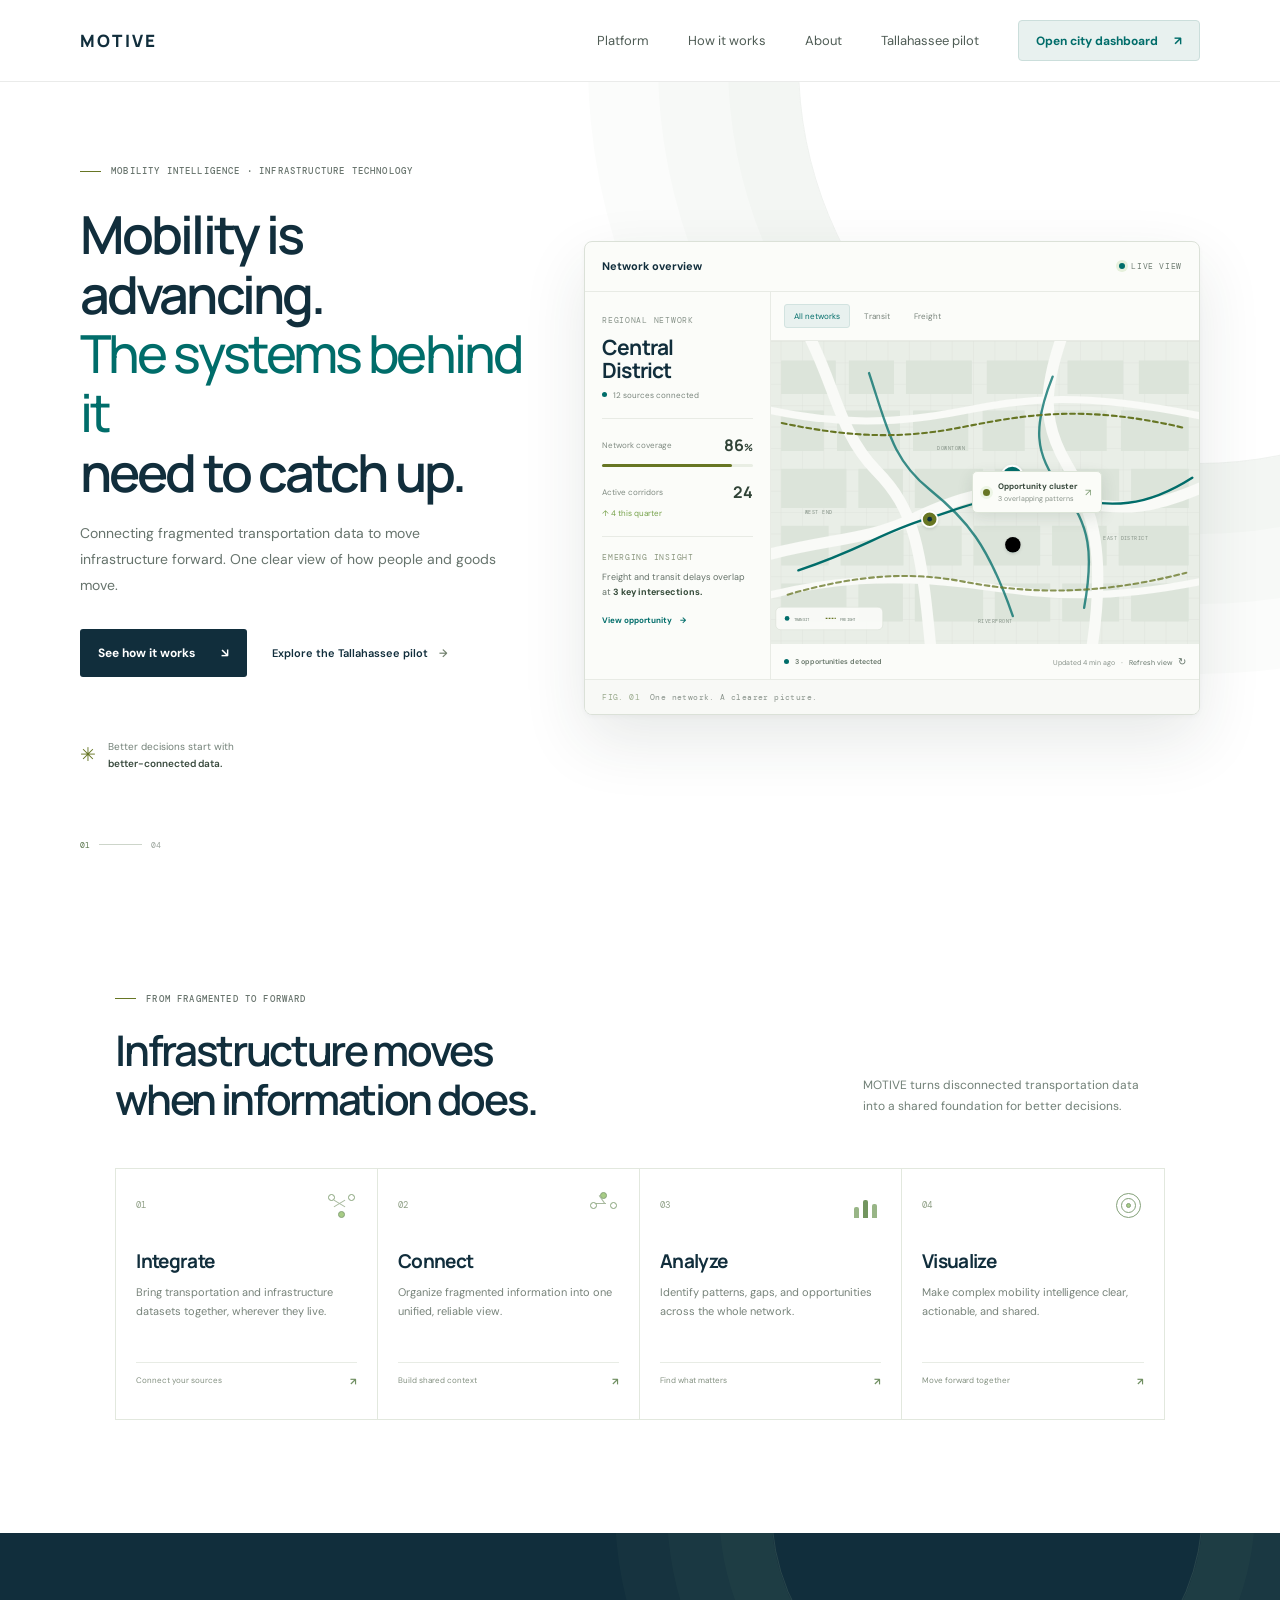
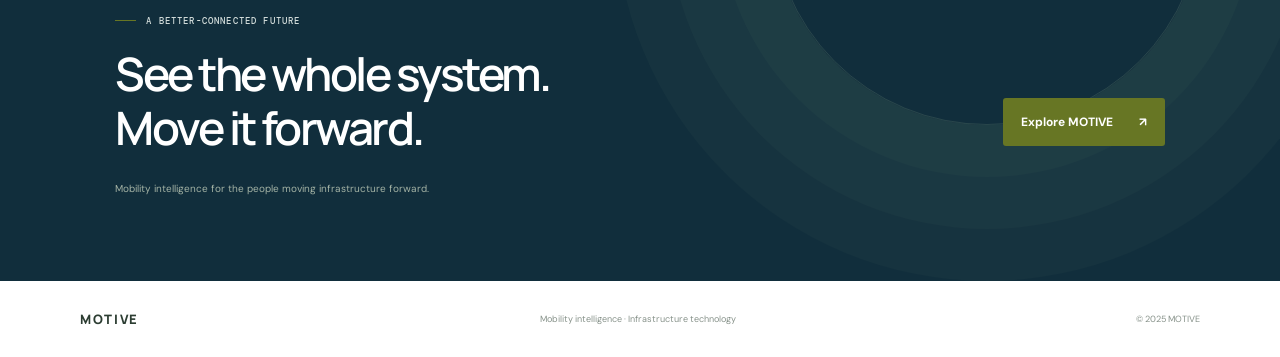
==== commit 9c5163e7: "Use text-only MOTIVE wordmark Co-authored-by: Copilot App <223556219+Copilot@users.noreply.github.co" ====
--- a/index.html
+++ b/index.html
@@ -15,9 +15,6 @@
   <body>
     <header class="site-header">
       <a class="brand" href="#" aria-label="MOTIVE home">
-        <span class="brand-mark" aria-hidden="true">
-          <span></span><span></span><span></span>
-        </span>
         <span>MOTIVE</span>
       </a>
       <button class="menu-toggle" type="button" aria-expanded="false" aria-controls="primary-nav">
@@ -55,7 +52,6 @@
         <div class="product-preview" aria-label="MOTIVE mobility intelligence dashboard preview">
           <div class="preview-topbar">
             <div class="preview-title">
-              <span class="preview-brand-mark" aria-hidden="true"><i></i><i></i><i></i></span>
               <span>Network overview</span>
             </div>
             <span class="live-status"><span></span> LIVE VIEW</span>
@@ -193,9 +189,6 @@
       </section>
 
       <section class="closing section-wrap" id="about">
-        <div class="closing-mark" aria-hidden="true">
-          <span></span><span></span><span></span><span></span>
-        </div>
         <div>
           <p class="eyebrow"><span class="eyebrow-line"></span> A better-connected future</p>
           <h2>See the whole system.<br /><span>Move it forward.</span></h2>
@@ -207,7 +200,6 @@
 
     <footer class="site-footer">
       <a class="brand brand-footer" href="#" aria-label="MOTIVE home">
-        <span class="brand-mark" aria-hidden="true"><span></span><span></span><span></span></span>
         <span>MOTIVE</span>
       </a>
       <span>Mobility intelligence · Infrastructure technology</span>
--- a/styles.css
+++ b/styles.css
@@ -48,26 +48,9 @@
 .brand {
   display: inline-flex;
   align-items: center;
-  gap: 10px;
   font: 800 17px var(--display);
   letter-spacing: .13em;
 }
-.brand-mark, .preview-brand-mark {
-  width: 23px;
-  height: 23px;
-  display: inline-flex;
-  align-items: flex-end;
-  gap: 3px;
-  transform: skewY(-28deg);
-}
-.brand-mark span, .preview-brand-mark i {
-  width: 5px;
-  background: var(--ink);
-  border-radius: 2px 2px 0 0;
-}
-.brand-mark span:nth-child(1), .preview-brand-mark i:nth-child(1) { height: 12px; }
-.brand-mark span:nth-child(2), .preview-brand-mark i:nth-child(2) { height: 18px; }
-.brand-mark span:nth-child(3), .preview-brand-mark i:nth-child(3) { height: 23px; }
 .primary-nav { display: flex; align-items: center; gap: 39px; }
 .primary-nav > a:not(.nav-cta) { color: #4f5c55; font-size: 13px; transition: color .2s ease; }
 .primary-nav > a:not(.nav-cta):hover { color: #15241d; }
@@ -186,11 +169,6 @@
   border-bottom: 1px solid #e8ebe5;
 }
 .preview-title { display: flex; align-items: center; gap: 9px; font-size: 11px; font-weight: 700; }
-.preview-brand-mark { width: 16px; height: 15px; gap: 2px; }
-.preview-brand-mark i { width: 3px; background: var(--teal); }
-.preview-brand-mark i:nth-child(1) { height: 8px; }
-.preview-brand-mark i:nth-child(2) { height: 12px; }
-.preview-brand-mark i:nth-child(3) { height: 15px; }
 .live-status { display: flex; align-items: center; gap: 6px; color: #6f7d73; font: 400 8px var(--mono); letter-spacing: .08em; }
 .live-status span { width: 6px; height: 6px; border-radius: 50%; background: var(--teal); box-shadow: 0 0 0 3px #e6f0dc; }
 .preview-body { min-height: 380px; display: grid; grid-template-columns: 185px minmax(0, 1fr); }
@@ -351,11 +329,6 @@
 .button-light { position: relative; z-index: 1; margin-bottom: 8px; color: #fff; background: #677624; }
 .button-light:hover { background: #4d5a1d; }
 .closing-note { grid-column: 1 / -1; margin: 28px 0 0; color: #a4b3a5; font-size: 10px; }
-.closing-mark { position: absolute; top: 48px; right: 9%; display: grid; grid-template-columns: 9px 9px; gap: 6px; opacity: .28; transform: skewY(-28deg); }
-.closing-mark span { width: 8px; height: 23px; background: #677624; border-radius: 2px; }
-.closing-mark span:nth-child(2) { height: 35px; }
-.closing-mark span:nth-child(3) { height: 15px; }
-.closing-mark span:nth-child(4) { height: 28px; }
 .site-footer {
   min-height: 76px;
   display: flex;
@@ -366,11 +339,6 @@
   font-size: 9px;
 }
 .brand-footer { color: #2c3d32; font-size: 13px; }
-.brand-footer .brand-mark { width: 18px; height: 18px; gap: 2px; }
-.brand-footer .brand-mark span { width: 4px; }
-.brand-footer .brand-mark span:nth-child(1) { height: 9px; }
-.brand-footer .brand-mark span:nth-child(2) { height: 14px; }
-.brand-footer .brand-mark span:nth-child(3) { height: 18px; }
 
 @media (min-width: 1500px) {
   .hero { padding-right: max(6.25%, calc((100vw - 1380px) / 2)); padding-left: max(6.25%, calc((100vw - 1380px) / 2)); }
@@ -471,7 +439,6 @@
   .closing h2 { font-size: 39px; }
   .button-light { justify-self: start; margin: 0; }
   .closing-note { margin-top: 3px; line-height: 1.6; }
-  .closing-mark { top: 37px; right: 9%; }
   .site-footer { min-height: 82px; flex-wrap: wrap; gap: 5px 14px; padding: 15px 6%; }
   .site-footer > span:nth-child(2) { order: 3; width: 100%; }
 }
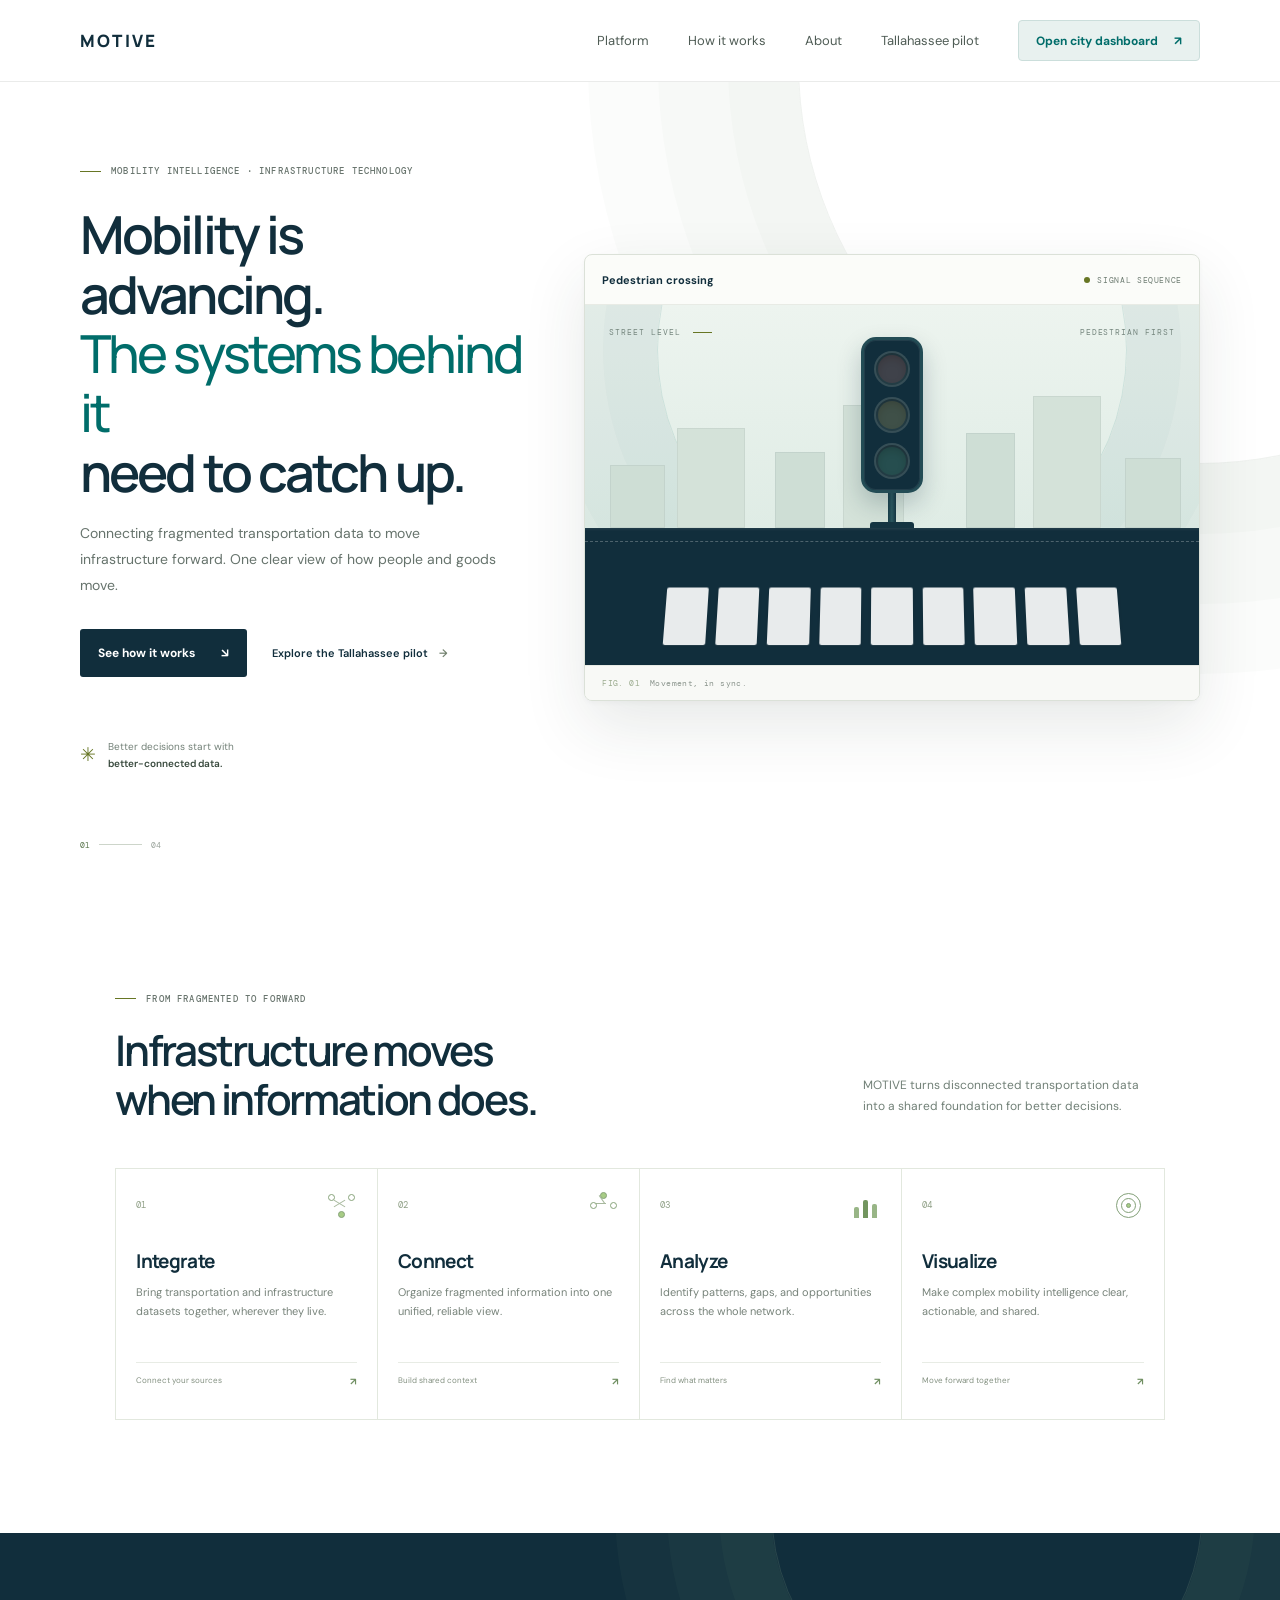
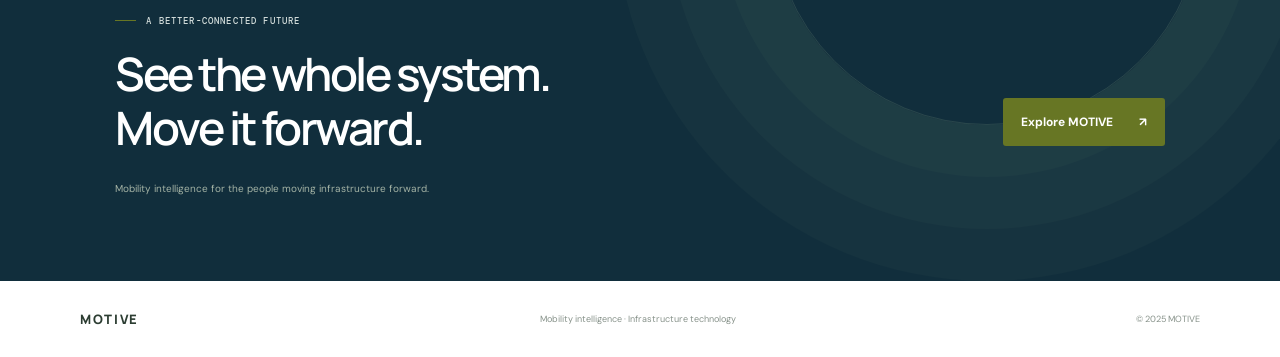
==== commit 9f4ef2e3: "Replace landing visualization with traffic signal Co-authored-by: Copilot App <223556219+Copilot@use" ====
--- a/index.html
+++ b/index.html
@@ -49,105 +49,34 @@
           </div>
         </div>
 
-        <div class="product-preview" aria-label="MOTIVE mobility intelligence dashboard preview">
+        <div class="product-preview traffic-preview" role="img" aria-labelledby="traffic-visual-title" aria-describedby="traffic-visual-description">
           <div class="preview-topbar">
-            <div class="preview-title">
-              <span>Network overview</span>
+            <span class="preview-title" id="traffic-visual-title">Pedestrian crossing</span>
+            <span class="traffic-mode"><i></i> SIGNAL SEQUENCE</span>
+          </div>
+          <div class="traffic-scene" aria-hidden="true">
+            <div class="scene-glow"></div>
+            <div class="city-silhouette"><i></i><i></i><i></i><i></i><i></i><i></i><i></i></div>
+            <span class="scene-label scene-label-left">STREET LEVEL <i></i></span>
+            <span class="scene-label scene-label-right">PEDESTRIAN FIRST</span>
+            <div class="signal-assembly">
+              <div class="traffic-signal">
+                <span class="signal-light signal-red"></span>
+                <span class="signal-light signal-yellow"></span>
+                <span class="signal-light signal-green"></span>
+              </div>
+              <span class="signal-pole"></span>
+              <span class="signal-pole-base"></span>
             </div>
-            <span class="live-status"><span></span> LIVE VIEW</span>
-          </div>
-          <div class="preview-body">
-            <aside class="preview-sidebar" aria-label="Dashboard summary">
-              <div class="sidebar-label">REGIONAL NETWORK</div>
-              <h2>Central<br />District</h2>
-              <div class="district-meta"><span class="status-dot"></span> 12 sources connected</div>
-              <div class="sidebar-rule"></div>
-              <div class="metric">
-                <span>Network coverage</span>
-                <strong>86<span>%</span></strong>
-                <div class="metric-track"><i></i></div>
-              </div>
-              <div class="metric">
-                <span>Active corridors</span>
-                <strong>24</strong>
-                <small class="metric-change">↑ 4 this quarter</small>
-              </div>
-              <div class="sidebar-rule"></div>
-              <div class="insight-label">EMERGING INSIGHT</div>
-              <p class="insight-copy">Freight and transit delays overlap at <strong>3 key intersections.</strong></p>
-              <a class="insight-link" href="#workflow">View opportunity <span aria-hidden="true">→</span></a>
-            </aside>
-            <div class="map-area">
-              <div class="map-controls" role="group" aria-label="Filter map by network">
-                <button class="map-filter is-selected" type="button" data-layer="all" aria-pressed="true">All networks</button>
-                <button class="map-filter" type="button" data-layer="transit" aria-pressed="false">Transit</button>
-                <button class="map-filter" type="button" data-layer="freight" aria-pressed="false">Freight</button>
-              </div>
-              <div class="map-canvas">
-                <svg class="map-art" viewBox="0 0 760 510" role="img" aria-labelledby="map-title map-desc" preserveAspectRatio="xMidYMid slice">
-                  <title id="map-title">Connected transportation network map</title>
-                  <desc id="map-desc">A stylized city map with transit and freight corridors, connected data points, and three mobility opportunity areas.</desc>
-                  <defs>
-                    <pattern id="grid" width="36" height="36" patternUnits="userSpaceOnUse">
-                      <path d="M 36 0 L 0 0 0 36" fill="none" stroke="#d7ddd4" stroke-width="1" />
-                    </pattern>
-                    <filter id="soft-shadow" x="-50%" y="-50%" width="200%" height="200%">
-                      <feDropShadow dx="0" dy="2" stdDeviation="3" flood-color="#17382e" flood-opacity=".15" />
-                    </filter>
-                  </defs>
-                  <rect width="760" height="510" fill="#e9eee7" />
-                  <rect width="760" height="510" fill="url(#grid)" />
-                  <g class="city-blocks" fill="#dce4da">
-                    <path d="M37 33h92v56H37zM151 33h76v56h-76zM247 33h111v56H247zM383 33h111v56H383zM519 33h94v56h-94zM639 33h84v56h-84z" />
-                    <path d="M37 117h72v68H37zM131 117h106v68H131zM259 117h93v68h-93zM376 117h71v68h-71zM471 117h114v68H471zM609 117h114v68H609z" />
-                    <path d="M37 215h110v66H37zM167 215h75v66h-75zM262 215h115v66H262zM397 215h93v66h-93zM510 215h96v66h-96zM626 215h97v66h-97z" />
-                    <path d="M37 311h80v67H37zM137 311h106v67H137zM263 311h78v67h-78zM361 311h112v67H361zM493 311h92v67h-92zM605 311h118v67H605z" />
-                    <path d="M37 408h110v64H37zM167 408h75v64h-75zM262 408h115v64H262zM397 408h93v64h-93zM510 408h96v64h-96zM626 408h97v64h-97z" />
-                  </g>
-                  <path d="M-20 369 C113 330 173 340 262 298 S416 240 512 264 663 290 790 225" class="road road-major" />
-                  <path d="M78 -20 C128 72 133 153 197 218 S273 344 290 530" class="road road-major" />
-                  <path d="M514 -20 C479 77 474 134 518 208 S586 359 558 530" class="road road-major" />
-                  <path d="M-10 110 C129 145 241 138 342 118 S541 81 774 133" class="road road-secondary" />
-                  <path d="M-10 435 C115 400 225 395 344 409 S556 446 771 399" class="road road-secondary" />
-                  <g class="network-layer transit-layer">
-                    <path d="M66 386 C170 352 205 323 280 300 S404 250 501 265 649 281 729 230" class="route route-transit" />
-                    <path d="M185 54 C217 151 225 200 287 250 S385 342 427 463" class="route route-transit route-alt" />
-                    <path d="M494 60 C461 142 462 191 510 250 S563 360 547 449" class="route route-transit route-alt" />
-                  </g>
-                  <g class="network-layer freight-layer">
-                    <path d="M38 138 C161 164 244 164 342 145 S541 105 714 146" class="route route-freight" />
-                    <path d="M48 427 C164 393 254 388 344 405 S555 433 719 390" class="route route-freight route-alt" />
-                  </g>
-                  <g class="map-labels">
-                    <text x="77" y="291">WEST END</text>
-                    <text x="300" y="184">DOWNTOWN</text>
-                    <text x="579" y="335">EAST DISTRICT</text>
-                    <text x="368" y="475">RIVERFRONT</text>
-                  </g>
-                  <g class="opportunity" filter="url(#soft-shadow)">
-                    <circle cx="287" cy="300" r="13" /><circle cx="287" cy="300" r="4" />
-                    <circle cx="510" cy="265" r="13" /><circle cx="510" cy="265" r="4" />
-                    <circle cx="427" cy="343" r="13" /><circle cx="427" cy="343" r="4" />
-                  </g>
-                  <g class="map-pin" filter="url(#soft-shadow)">
-                    <circle cx="426" cy="228" r="18" />
-                    <path d="M418 228l5 5 11-12" />
-                  </g>
-                  <g class="map-legend">
-                    <rect x="28" y="448" width="180" height="38" rx="8" />
-                    <circle cx="47" cy="467" r="4" /><text x="58" y="471">TRANSIT</text>
-                    <line x1="112" y1="467" x2="129" y2="467" /><text x="136" y="471">FREIGHT</text>
-                  </g>
-                </svg>
-                <div class="map-callout"><span class="callout-indicator"></span><span><strong>Opportunity cluster</strong><small>3 overlapping patterns</small></span><span class="callout-arrow" aria-hidden="true">↗</span></div>
-              </div>
-              <div class="map-footer">
-                <span><i class="map-footer-dot"></i> 3 opportunities detected</span>
-                <span>Updated 4 min ago <b aria-hidden="true">·</b> <button type="button" class="refresh-button">Refresh view <span aria-hidden="true">↻</span></button></span>
+            <div class="crossing-road">
+              <span class="road-center-line"></span>
+              <div class="crosswalk">
+                <i></i><i></i><i></i><i></i><i></i><i></i><i></i><i></i><i></i>
               </div>
             </div>
+            <span class="sr-only" id="traffic-visual-description">A traffic signal cycles red, green, and yellow above a pedestrian crosswalk.</span>
           </div>
-          <div class="preview-caption"><span>FIG. 01</span> One network. A clearer picture.</div>
+          <div class="preview-caption"><span>FIG. 01</span> Movement, in sync.</div>
         </div>
         <div class="hero-index" aria-hidden="true"><span>01</span><i></i><span>04</span></div>
       </section>
--- a/styles.css
+++ b/styles.css
@@ -168,88 +168,141 @@
   padding: 0 17px;
   border-bottom: 1px solid #e8ebe5;
 }
-.preview-title { display: flex; align-items: center; gap: 9px; font-size: 11px; font-weight: 700; }
-.live-status { display: flex; align-items: center; gap: 6px; color: #6f7d73; font: 400 8px var(--mono); letter-spacing: .08em; }
-.live-status span { width: 6px; height: 6px; border-radius: 50%; background: var(--teal); box-shadow: 0 0 0 3px #e6f0dc; }
-.preview-body { min-height: 380px; display: grid; grid-template-columns: 185px minmax(0, 1fr); }
-.preview-sidebar { padding: 23px 17px 18px; }
-.sidebar-label, .insight-label { color: #8a958c; font: 400 8px var(--mono); letter-spacing: .09em; }
-.preview-sidebar h2 { margin: 11px 0 7px; font: 700 21px/1.12 var(--display); letter-spacing: -.04em; }
-.district-meta { display: flex; align-items: center; gap: 6px; color: #78847b; font-size: 8px; }
-.status-dot { width: 5px; height: 5px; background: var(--teal); border-radius: 50%; }
-.sidebar-rule { height: 1px; margin: 18px 0 15px; background: #e8ebe5; }
-.metric { display: grid; grid-template-columns: 1fr auto; align-items: center; margin: 0 0 14px; }
-.metric > span { color: #7f8a81; font-size: 8px; }
-.metric > strong { color: #304337; font: 700 16px var(--display); }
-.metric > strong span { font-size: 10px; }
-.metric-track { grid-column: 1 / -1; height: 3px; margin-top: 8px; background: #e9eee4; border-radius: 3px; }
-.metric-track i { display: block; width: 86%; height: 100%; background: var(--green); border-radius: inherit; }
-.metric-change { grid-column: 1 / -1; margin-top: 5px; color: #75a149; font-size: 8px; }
-.insight-label { color: #8b977f; }
-.insight-copy { margin: 8px 0; color: #647168; font-size: 9px; line-height: 1.65; }
-.insight-copy strong { color: #344a39; font-weight: 700; }
-.insight-link { display: inline-flex; gap: 8px; color: var(--teal); font-size: 8px; font-weight: 700; }
-.map-area { min-width: 0; border-left: 1px solid #e8ebe5; }
-.map-controls { display: flex; gap: 4px; padding: 12px 13px; border-bottom: 1px solid #e8ebe5; }
-.map-filter {
-  padding: 6px 9px;
-  color: #77827a;
-  background: transparent;
-  border: 1px solid transparent;
-  border-radius: 3px;
-  cursor: pointer;
-  font-size: 8px;
-  transition: color .2s ease, background .2s ease;
-}
-.map-filter:hover { color: #374c3d; }
-.map-filter.is-selected { color: var(--teal); background: #e8f1ef; border-color: #d2e3e0; }
-.map-canvas { position: relative; height: 303px; overflow: hidden; background: #e9eee7; }
-.map-art { display: block; width: 100%; height: 100%; }
-.road { fill: none; stroke: #f9faf7; }
-.road-major { stroke-width: 19; }
-.road-secondary { stroke-width: 12; }
-.route { fill: none; stroke-linecap: round; stroke-linejoin: round; transition: opacity .25s ease; }
-.route-transit { stroke: #006d6a; stroke-width: 4; }
-.route-freight { stroke: #677624; stroke-width: 3.5; stroke-dasharray: 8 6; }
-.network-layer.is-muted { opacity: .08; }
-.route-alt { opacity: .76; }
-.map-labels { fill: #839085; font: 8px var(--mono); letter-spacing: .1em; }
-.opportunity circle:first-child { fill: #677624; stroke: #fff; stroke-width: 3; }
-.opportunity circle:nth-child(2) { fill: #112e3c; }
-.map-pin circle { fill: #006d6a; stroke: #fff; stroke-width: 3; }
-.map-pin path { fill: none; stroke: #fff; stroke-width: 2; stroke-linecap: round; stroke-linejoin: round; }
-.map-legend rect { fill: rgba(251, 252, 249, .91); stroke: #d8dfd5; }
-.map-legend circle { fill: #006d6a; }
-.map-legend line { stroke: #677624; stroke-width: 2; stroke-dasharray: 3 2; }
-.map-legend text { fill: #718075; font: 7px var(--mono); letter-spacing: .06em; }
-.map-callout {
-  position: absolute;
-  top: 43%;
-  left: 47%;
-  display: flex;
-  align-items: center;
-  gap: 8px;
-  padding: 9px 10px;
-  background: #fbfcf8;
-  border: 1px solid #dce4d8;
-  border-radius: 5px;
-  box-shadow: 0 5px 16px rgba(42, 63, 46, .12);
-  animation: callout-in .4s ease-out both;
-  transition: opacity .2s ease;
-}
-@keyframes callout-in { from { opacity: 0; transform: translateY(5px); } to { opacity: 1; transform: translateY(0); } }
-.callout-indicator { width: 7px; height: 7px; flex: 0 0 7px; background: #677624; border-radius: 50%; box-shadow: 0 0 0 3px #edf5e6; }
-.map-callout strong, .map-callout small { display: block; white-space: nowrap; }
-.map-callout strong { color: #37483b; font-size: 8px; }
-.map-callout small { margin-top: 3px; color: #879188; font-size: 7px; }
-.callout-arrow { color: #7b9970; font-size: 10px; }
-.map-footer { height: 35px; display: flex; align-items: center; justify-content: space-between; padding: 0 13px; color: #89938b; font-size: 7px; }
-.map-footer > span:first-child { display: flex; align-items: center; gap: 6px; color: #667568; font-weight: 600; }
-.map-footer-dot { width: 5px; height: 5px; background: #006d6a; border-radius: 50%; }
-.map-footer b { padding: 0 4px; color: #b2b9b1; }
-.refresh-button { padding: 0; color: #65756a; background: none; border: 0; cursor: pointer; font-size: 7px; }
-.refresh-button span { display: inline-block; padding-left: 3px; font-size: 10px; }
-.refresh-button:active span { transform: rotate(45deg); }
+.preview-title { font-size: 11px; font-weight: 700; }
+.traffic-mode { display: flex; align-items: center; gap: 7px; color: #6f7d73; font: 400 8px var(--mono); letter-spacing: .08em; }
+.traffic-mode i { width: 6px; height: 6px; background: var(--green); border-radius: 50%; }
+.traffic-scene {
+  position: relative;
+  height: clamp(280px, 30vw, 360px);
+  min-height: 280px;
+  overflow: hidden;
+  isolation: isolate;
+  background: linear-gradient(180deg, #edf4ef 0%, #dfece5 62%, #183b48 62%, #112e3c 100%);
+}
+.scene-glow {
+  position: absolute;
+  top: -190px;
+  left: 50%;
+  width: 470px;
+  height: 470px;
+  border: 1px solid rgba(0, 109, 106, .12);
+  border-radius: 50%;
+  box-shadow: 0 0 0 54px rgba(0, 109, 106, .025), 0 0 0 108px rgba(0, 109, 106, .025), 0 0 0 162px rgba(0, 109, 106, .025);
+  transform: translateX(-50%);
+}
+.city-silhouette { position: absolute; right: 0; bottom: 38%; left: 0; height: 40%; }
+.city-silhouette i { position: absolute; bottom: 0; width: 9%; background: #ceded5; border: 1px solid rgba(17, 46, 60, .06); }
+.city-silhouette i:nth-child(1) { left: 4%; height: 44%; }
+.city-silhouette i:nth-child(2) { left: 15%; height: 70%; width: 11%; background: #d4e2d9; }
+.city-silhouette i:nth-child(3) { left: 31%; height: 53%; width: 8%; }
+.city-silhouette i:nth-child(4) { left: 42%; height: 86%; width: 10%; background: #d4e2d9; }
+.city-silhouette i:nth-child(5) { right: 30%; height: 66%; width: 8%; }
+.city-silhouette i:nth-child(6) { right: 16%; height: 92%; width: 11%; background: #d4e2d9; }
+.city-silhouette i:nth-child(7) { right: 3%; height: 49%; }
+.scene-label {
+  position: absolute;
+  top: 22px;
+  z-index: 2;
+  color: #75867e;
+  font: 400 8px var(--mono);
+  letter-spacing: .12em;
+}
+.scene-label-left { left: 24px; }
+.scene-label-left i { display: inline-block; width: 19px; height: 1px; margin: 0 0 2px 6px; background: #677624; }
+.scene-label-right { right: 24px; }
+.signal-assembly {
+  position: absolute;
+  top: 32px;
+  left: 50%;
+  z-index: 3;
+  display: flex;
+  flex-direction: column;
+  align-items: center;
+  transform: translateX(-50%);
+}
+.traffic-signal {
+  position: relative;
+  z-index: 2;
+  display: flex;
+  flex-direction: column;
+  align-items: center;
+  gap: 10px;
+  padding: 11px 10px;
+  background: #112e3c;
+  border: 3px solid #234c55;
+  border-radius: 15px;
+  box-shadow: 0 11px 24px rgba(17, 46, 60, .23), inset 0 0 0 1px rgba(255,255,255,.07);
+}
+.signal-light {
+  --lamp-color: #ed5a53;
+  --lamp-glow: rgba(237, 90, 83, .55);
+  position: relative;
+  width: 36px;
+  height: 36px;
+  overflow: hidden;
+  background: #253f48;
+  border: 2px solid rgba(255,255,255,.08);
+  border-radius: 50%;
+  box-shadow: inset 0 4px 8px rgba(0,0,0,.24);
+}
+.signal-light::after {
+  position: absolute;
+  inset: 2px;
+  content: "";
+  background: var(--lamp-color);
+  border-radius: inherit;
+  opacity: .13;
+}
+.signal-red::after { animation: signal-red-cycle 9s linear infinite; }
+.signal-yellow { --lamp-color: #f0bf45; --lamp-glow: rgba(240, 191, 69, .58); }
+.signal-yellow::after { animation: signal-yellow-cycle 9s linear infinite; }
+.signal-green { --lamp-color: #32ae79; --lamp-glow: rgba(50, 174, 121, .58); }
+.signal-green::after { animation: signal-green-cycle 9s linear infinite; }
+@keyframes signal-red-cycle {
+  0%, 38% { opacity: 1; box-shadow: 0 0 19px 2px var(--lamp-glow); }
+  42%, 99% { opacity: .13; box-shadow: none; }
+  100% { opacity: 1; box-shadow: 0 0 19px 2px var(--lamp-glow); }
+}
+@keyframes signal-green-cycle {
+  0%, 43% { opacity: .13; box-shadow: none; }
+  47%, 77% { opacity: 1; box-shadow: 0 0 19px 2px var(--lamp-glow); }
+  82%, 100% { opacity: .13; box-shadow: none; }
+}
+@keyframes signal-yellow-cycle {
+  0%, 80% { opacity: .13; box-shadow: none; }
+  84%, 96% { opacity: 1; box-shadow: 0 0 19px 2px var(--lamp-glow); }
+  100% { opacity: .13; box-shadow: none; }
+}
+.signal-pole { width: 8px; height: 32px; margin-top: -1px; background: linear-gradient(90deg, #183d49, #2c5960 48%, #153542); }
+.signal-pole-base { width: 44px; height: 6px; margin-top: -2px; background: #153542; border-radius: 3px 3px 0 0; }
+.crossing-road {
+  position: absolute;
+  right: 0;
+  bottom: 0;
+  left: 0;
+  height: 38%;
+  overflow: hidden;
+  background: linear-gradient(180deg, rgba(255,255,255,.07), transparent 3px), #112e3c;
+}
+.road-center-line {
+  position: absolute;
+  top: 13px;
+  left: 0;
+  width: 100%;
+  border-top: 1px dashed rgba(255,255,255,.25);
+}
+.crosswalk {
+  position: absolute;
+  right: 13%;
+  bottom: 20px;
+  left: 13%;
+  display: flex;
+  justify-content: space-between;
+  gap: 10px;
+  transform: perspective(350px) rotateX(7deg);
+}
+.crosswalk i { flex: 1; height: clamp(34px, 7vw, 58px); background: rgba(255,255,255,.9); border-radius: 2px; box-shadow: 0 2px 7px rgba(0,0,0,.09); }
+.preview-caption { display: flex; gap: 10px; padding: 12px 17px; color: #8a948c; background: #f8f9f6; border-top: 1px solid #e8ebe5; font: 400 8px var(--mono); letter-spacing: .05em; }
 .preview-caption { display: flex; gap: 10px; padding: 12px 17px; color: #8a948c; background: #f8f9f6; border-top: 1px solid #e8ebe5; font: 400 8px var(--mono); letter-spacing: .05em; }
 .preview-caption span { color: #9bab8e; }
 .hero-index { position: absolute; bottom: 36px; left: 6.25%; display: flex; align-items: center; gap: 9px; color: #9aa39b; font: 8px var(--mono); }
@@ -406,21 +459,10 @@
   .hero-actions { align-items: flex-start; flex-direction: column; gap: 17px; margin-top: 23px; }
   .hero-note { margin-top: 29px; }
   .product-preview { border-radius: 5px; }
-  .preview-body { grid-template-columns: 1fr; }
-  .preview-sidebar { display: grid; grid-template-columns: 1fr 1fr; column-gap: 12px; padding: 17px 15px 7px; }
-  .sidebar-label, .preview-sidebar h2, .district-meta, .preview-sidebar .sidebar-rule, .preview-sidebar .insight-label, .preview-sidebar .insight-copy, .preview-sidebar .insight-link { grid-column: 1 / -1; }
-  .preview-sidebar h2 { margin-top: 7px; font-size: 19px; }
-  .preview-sidebar h2 br { display: none; }
-  .district-meta { margin-bottom: 1px; }
-  .preview-sidebar .sidebar-rule { margin: 12px 0; }
-  .metric { margin-bottom: 8px; }
-  .preview-sidebar .sidebar-rule:nth-of-type(2) { margin-top: 5px; }
-  .preview-sidebar .insight-copy { margin-top: 6px; margin-bottom: 6px; }
-  .map-area { border-top: 1px solid #e8ebe5; border-left: 0; }
-  .map-canvas { height: clamp(210px, 63vw, 290px); }
-  .map-controls { padding: 9px 10px; }
-  .map-callout { left: 40%; }
-  .map-footer { padding: 0 10px; font-size: 6px; }
+  .traffic-scene { height: 280px; min-height: 280px; }
+  .signal-assembly { top: 20px; }
+  .crosswalk { right: 8%; bottom: 14px; left: 8%; gap: 6px; }
+  .crosswalk i { height: 38px; }
   .preview-caption { padding: 10px 13px; font-size: 7px; }
   .hero-index { left: 6%; bottom: 30px; }
   .section-wrap { padding-right: 6%; padding-left: 6%; }
@@ -444,4 +486,6 @@
 }
 @media (prefers-reduced-motion: reduce) {
   *, *::before, *::after { scroll-behavior: auto !important; animation-duration: .01ms !important; animation-iteration-count: 1 !important; transition-duration: .01ms !important; }
-}
+  .signal-light::after { animation: none !important; opacity: .13 !important; box-shadow: none !important; }
+  .signal-red::after { opacity: 1 !important; box-shadow: 0 0 19px 2px var(--lamp-glow) !important; }
+}
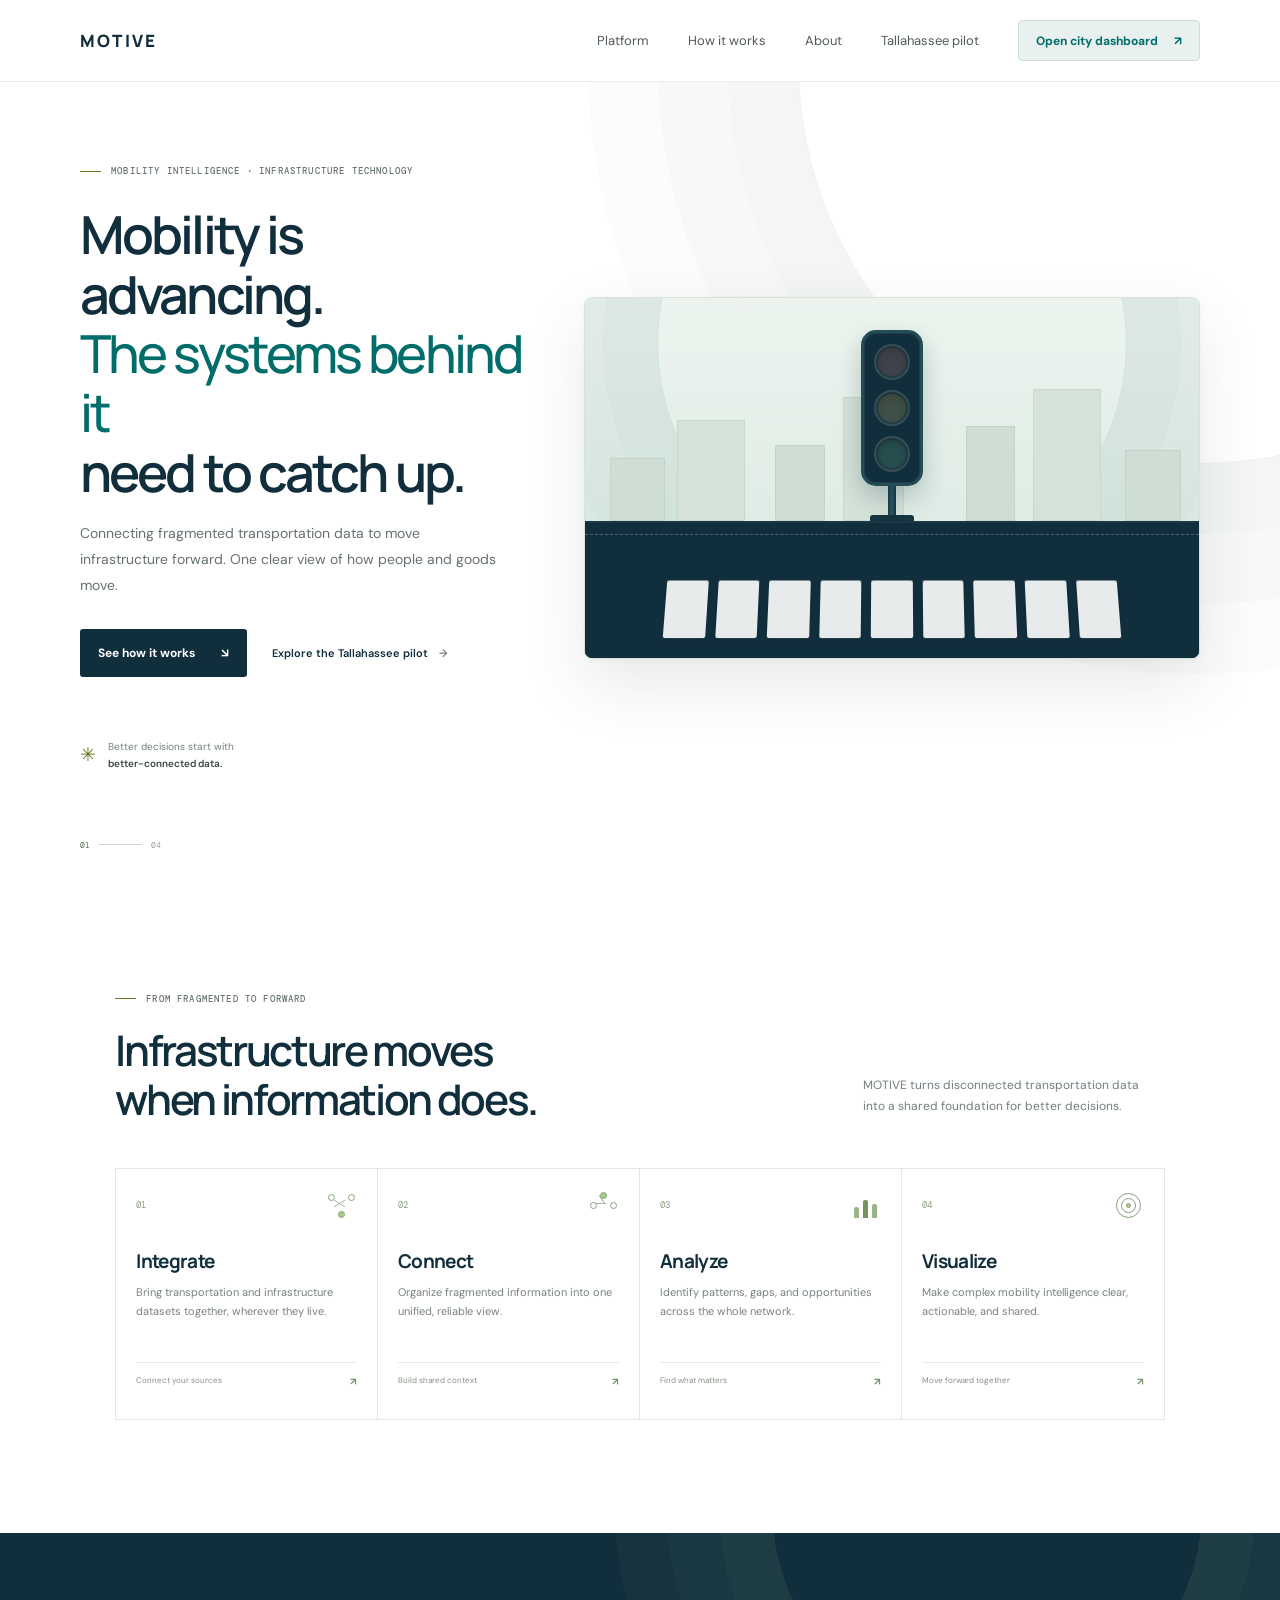
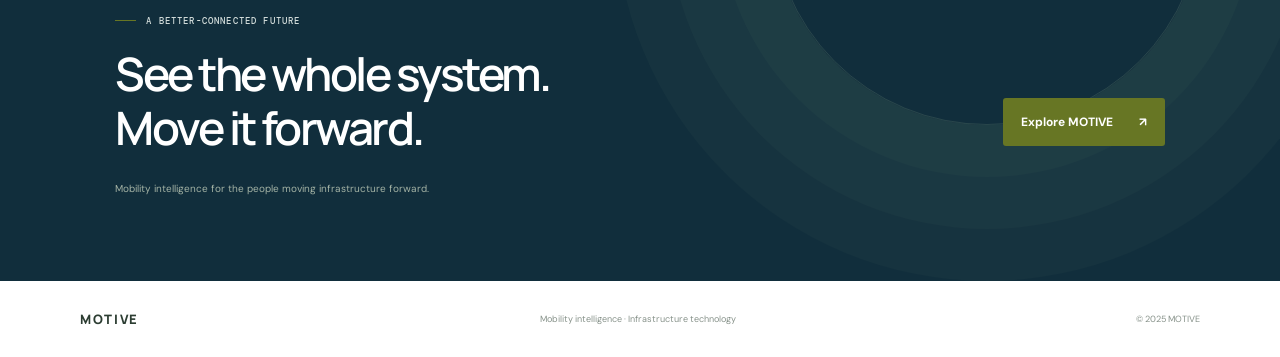
==== commit 13c6cf90: "Remove labels from traffic signal animation Co-authored-by: Copilot App <223556219+Copilot@users.nor" ====
--- a/index.html
+++ b/index.html
@@ -49,16 +49,10 @@
           </div>
         </div>
 
-        <div class="product-preview traffic-preview" role="img" aria-labelledby="traffic-visual-title" aria-describedby="traffic-visual-description">
-          <div class="preview-topbar">
-            <span class="preview-title" id="traffic-visual-title">Pedestrian crossing</span>
-            <span class="traffic-mode"><i></i> SIGNAL SEQUENCE</span>
-          </div>
-          <div class="traffic-scene" aria-hidden="true">
+        <div class="product-preview traffic-preview" aria-hidden="true">
+          <div class="traffic-scene">
             <div class="scene-glow"></div>
             <div class="city-silhouette"><i></i><i></i><i></i><i></i><i></i><i></i><i></i></div>
-            <span class="scene-label scene-label-left">STREET LEVEL <i></i></span>
-            <span class="scene-label scene-label-right">PEDESTRIAN FIRST</span>
             <div class="signal-assembly">
               <div class="traffic-signal">
                 <span class="signal-light signal-red"></span>
@@ -74,9 +68,7 @@
                 <i></i><i></i><i></i><i></i><i></i><i></i><i></i><i></i><i></i>
               </div>
             </div>
-            <span class="sr-only" id="traffic-visual-description">A traffic signal cycles red, green, and yellow above a pedestrian crosswalk.</span>
           </div>
-          <div class="preview-caption"><span>FIG. 01</span> Movement, in sync.</div>
         </div>
         <div class="hero-index" aria-hidden="true"><span>01</span><i></i><span>04</span></div>
       </section>
--- a/styles.css
+++ b/styles.css
@@ -160,17 +160,6 @@
   animation: rise-in .7s ease-out both;
 }
 @keyframes rise-in { from { opacity: 0; transform: translateY(14px); } to { opacity: 1; transform: translateY(0); } }
-.preview-topbar {
-  height: 50px;
-  display: flex;
-  align-items: center;
-  justify-content: space-between;
-  padding: 0 17px;
-  border-bottom: 1px solid #e8ebe5;
-}
-.preview-title { font-size: 11px; font-weight: 700; }
-.traffic-mode { display: flex; align-items: center; gap: 7px; color: #6f7d73; font: 400 8px var(--mono); letter-spacing: .08em; }
-.traffic-mode i { width: 6px; height: 6px; background: var(--green); border-radius: 50%; }
 .traffic-scene {
   position: relative;
   height: clamp(280px, 30vw, 360px);
@@ -199,17 +188,6 @@
 .city-silhouette i:nth-child(5) { right: 30%; height: 66%; width: 8%; }
 .city-silhouette i:nth-child(6) { right: 16%; height: 92%; width: 11%; background: #d4e2d9; }
 .city-silhouette i:nth-child(7) { right: 3%; height: 49%; }
-.scene-label {
-  position: absolute;
-  top: 22px;
-  z-index: 2;
-  color: #75867e;
-  font: 400 8px var(--mono);
-  letter-spacing: .12em;
-}
-.scene-label-left { left: 24px; }
-.scene-label-left i { display: inline-block; width: 19px; height: 1px; margin: 0 0 2px 6px; background: #677624; }
-.scene-label-right { right: 24px; }
 .signal-assembly {
   position: absolute;
   top: 32px;
@@ -303,8 +281,6 @@
 }
 .crosswalk i { flex: 1; height: clamp(34px, 7vw, 58px); background: rgba(255,255,255,.9); border-radius: 2px; box-shadow: 0 2px 7px rgba(0,0,0,.09); }
 .preview-caption { display: flex; gap: 10px; padding: 12px 17px; color: #8a948c; background: #f8f9f6; border-top: 1px solid #e8ebe5; font: 400 8px var(--mono); letter-spacing: .05em; }
-.preview-caption { display: flex; gap: 10px; padding: 12px 17px; color: #8a948c; background: #f8f9f6; border-top: 1px solid #e8ebe5; font: 400 8px var(--mono); letter-spacing: .05em; }
-.preview-caption span { color: #9bab8e; }
 .hero-index { position: absolute; bottom: 36px; left: 6.25%; display: flex; align-items: center; gap: 9px; color: #9aa39b; font: 8px var(--mono); }
 .hero-index span:first-child { color: #58744b; }
 .hero-index i { width: 43px; height: 1px; background: #cdd5ca; }
@@ -463,7 +439,6 @@
   .signal-assembly { top: 20px; }
   .crosswalk { right: 8%; bottom: 14px; left: 8%; gap: 6px; }
   .crosswalk i { height: 38px; }
-  .preview-caption { padding: 10px 13px; font-size: 7px; }
   .hero-index { left: 6%; bottom: 30px; }
   .section-wrap { padding-right: 6%; padding-left: 6%; }
   .workflow { padding-top: 69px; padding-bottom: 69px; }
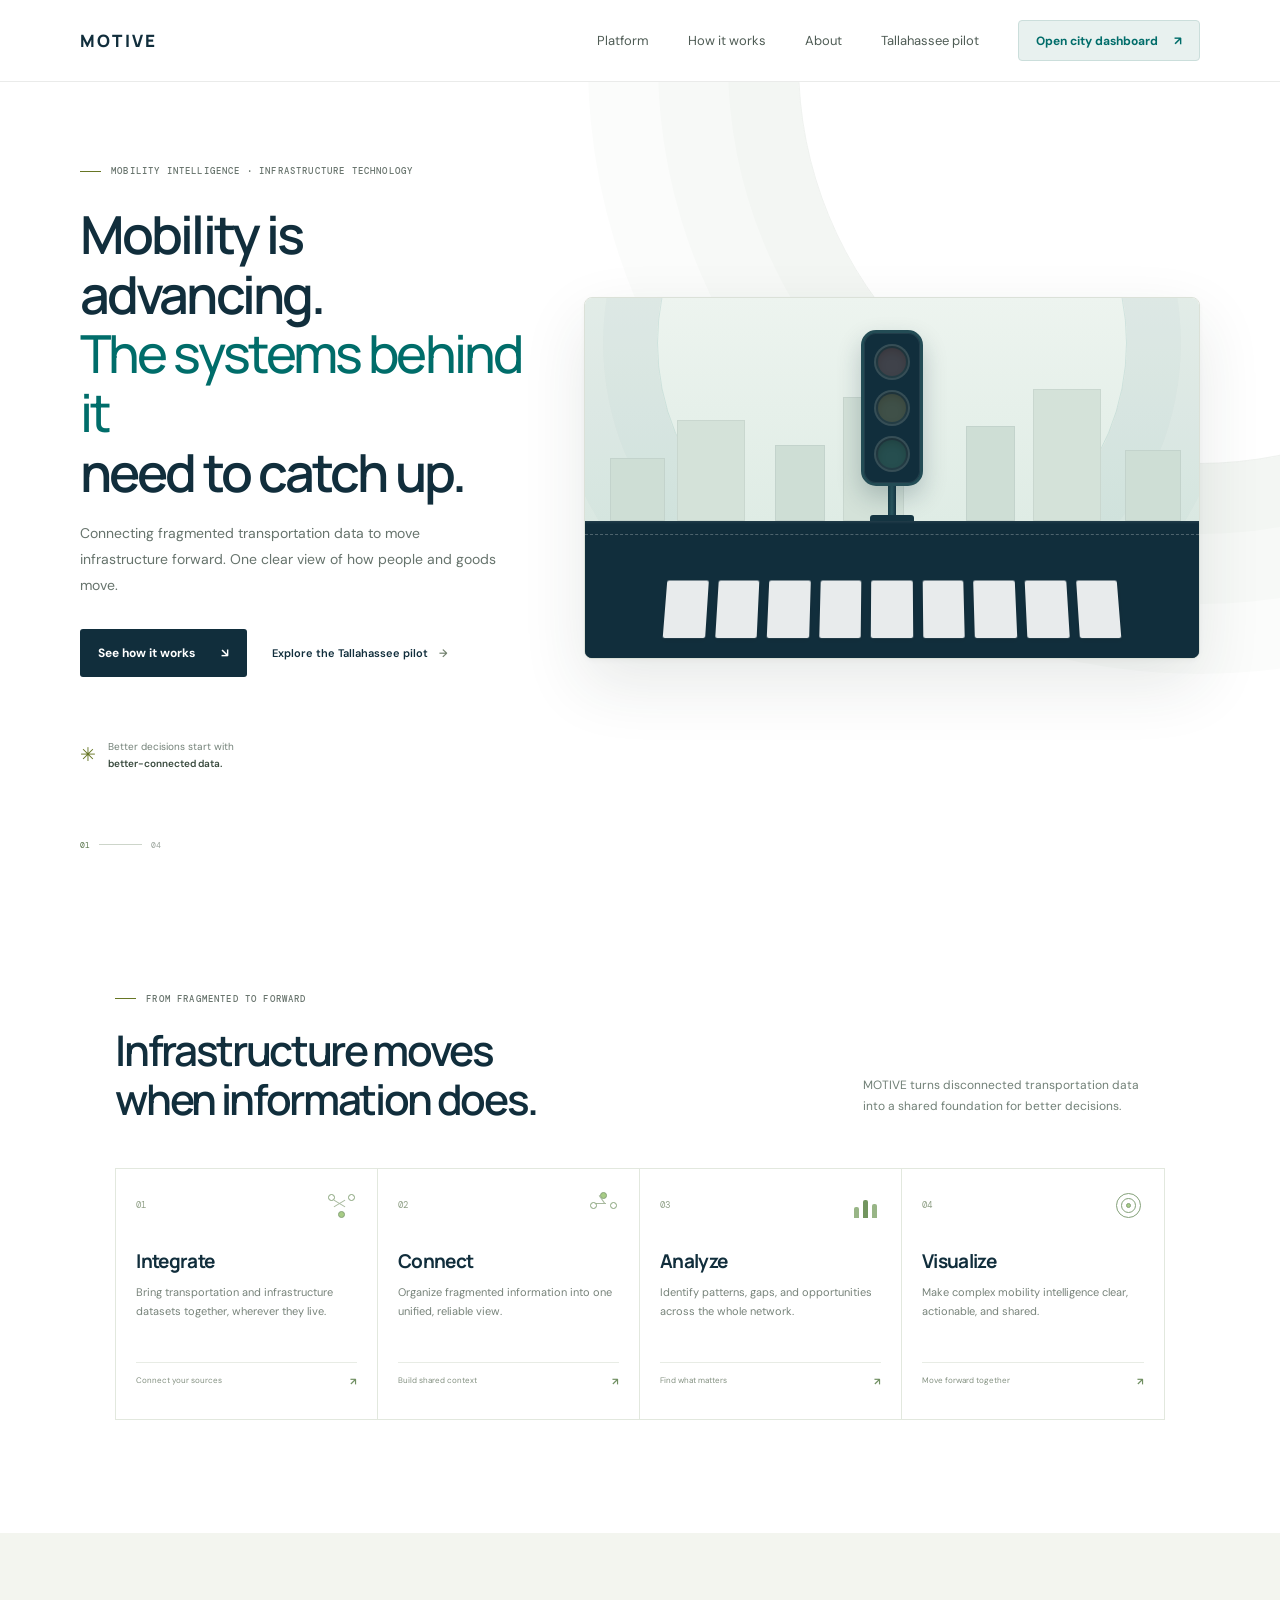
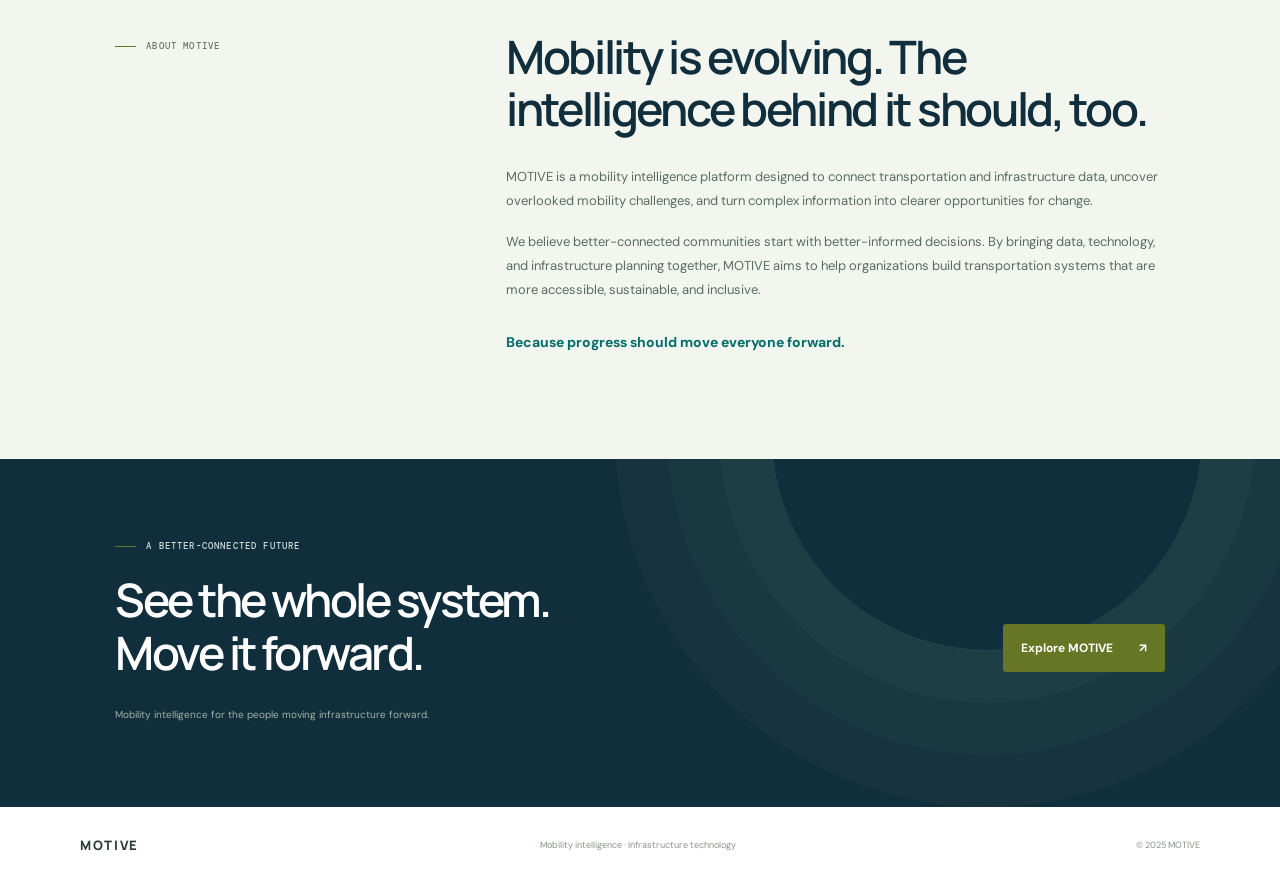
==== commit d41f55c8: "Add About section to MOTIVE landing page Co-authored-by: Copilot App <223556219+Copilot@users.norepl" ====
--- a/index.html
+++ b/index.html
@@ -109,7 +109,26 @@
         </div>
       </section>
 
-      <section class="closing section-wrap" id="about">
+      <section class="about section-wrap" id="about">
+        <div class="about-heading">
+          <p class="eyebrow"><span class="eyebrow-line"></span> About MOTIVE</p>
+        </div>
+        <div class="about-copy">
+          <h2><strong>Mobility is evolving. The intelligence behind it should, too.</strong></h2>
+          <p>
+            MOTIVE is a mobility intelligence platform designed to connect transportation and infrastructure data,
+            uncover overlooked mobility challenges, and turn complex information into clearer opportunities for change.
+          </p>
+          <p>
+            We believe better-connected communities start with better-informed decisions. By bringing data, technology,
+            and infrastructure planning together, MOTIVE aims to help organizations build transportation systems that
+            are more accessible, sustainable, and inclusive.
+          </p>
+          <p class="about-tagline"><strong>Because progress should move everyone forward.</strong></p>
+        </div>
+      </section>
+
+      <section class="closing section-wrap">
         <div>
           <p class="eyebrow"><span class="eyebrow-line"></span> A better-connected future</p>
           <h2>See the whole system.<br /><span>Move it forward.</span></h2>
--- a/styles.css
+++ b/styles.css
@@ -326,6 +326,26 @@
 .card-footer { display: flex; justify-content: space-between; margin-top: 19px; padding-top: 12px; color: #839080; border-top: 1px solid #e8ece5; font-size: 8px; }
 .card-footer b { color: #719063; font-size: 10px; }
 
+.about {
+  display: grid;
+  grid-template-columns: minmax(150px, .7fr) minmax(0, 1.6fr);
+  gap: clamp(42px, 8vw, 118px);
+  padding-top: 98px;
+  padding-bottom: 105px;
+  background: #f3f5ef;
+}
+.about-heading { padding-top: 8px; }
+.about-copy { max-width: 770px; }
+.about-copy h2 {
+  margin: 0 0 29px;
+  color: #112e3c;
+  font: 600 clamp(32px, 3.6vw, 48px)/1.14 var(--display);
+  letter-spacing: -.05em;
+}
+.about-copy h2 strong { font-weight: 600; }
+.about-copy > p:not(.about-tagline) { margin: 0 0 17px; color: #596c66; font-size: 13px; line-height: 1.85; }
+.about-tagline { margin: 29px 0 0; color: #006d6a; font-size: 14px; line-height: 1.6; }
+
 .closing {
   position: relative;
   min-height: 348px;
@@ -391,6 +411,7 @@
   .workflow-card { min-height: 230px; }
   .workflow-card:nth-child(2) { border-right: 0; }
   .workflow-card:nth-child(-n+2) { border-bottom: 1px solid #e2e8de; }
+  .about { grid-template-columns: 1fr; gap: 24px; padding-top: 78px; padding-bottom: 84px; }
 }
 @media (max-width: 620px) {
   .site-header { height: 68px; padding: 0 6%; }
@@ -452,6 +473,9 @@
   .workflow-card h3 { margin-top: 20px; }
   .workflow-card p { min-height: auto; }
   .card-footer { max-width: 240px; margin-top: 15px; }
+  .about { gap: 20px; padding-top: 65px; padding-bottom: 70px; }
+  .about-copy h2 { font-size: 34px; }
+  .about-copy > p:not(.about-tagline) { font-size: 12px; }
   .closing { min-height: 350px; grid-template-columns: 1fr; align-items: start; gap: 27px; padding-top: 71px; padding-bottom: 38px; }
   .closing h2 { font-size: 39px; }
   .button-light { justify-self: start; margin: 0; }
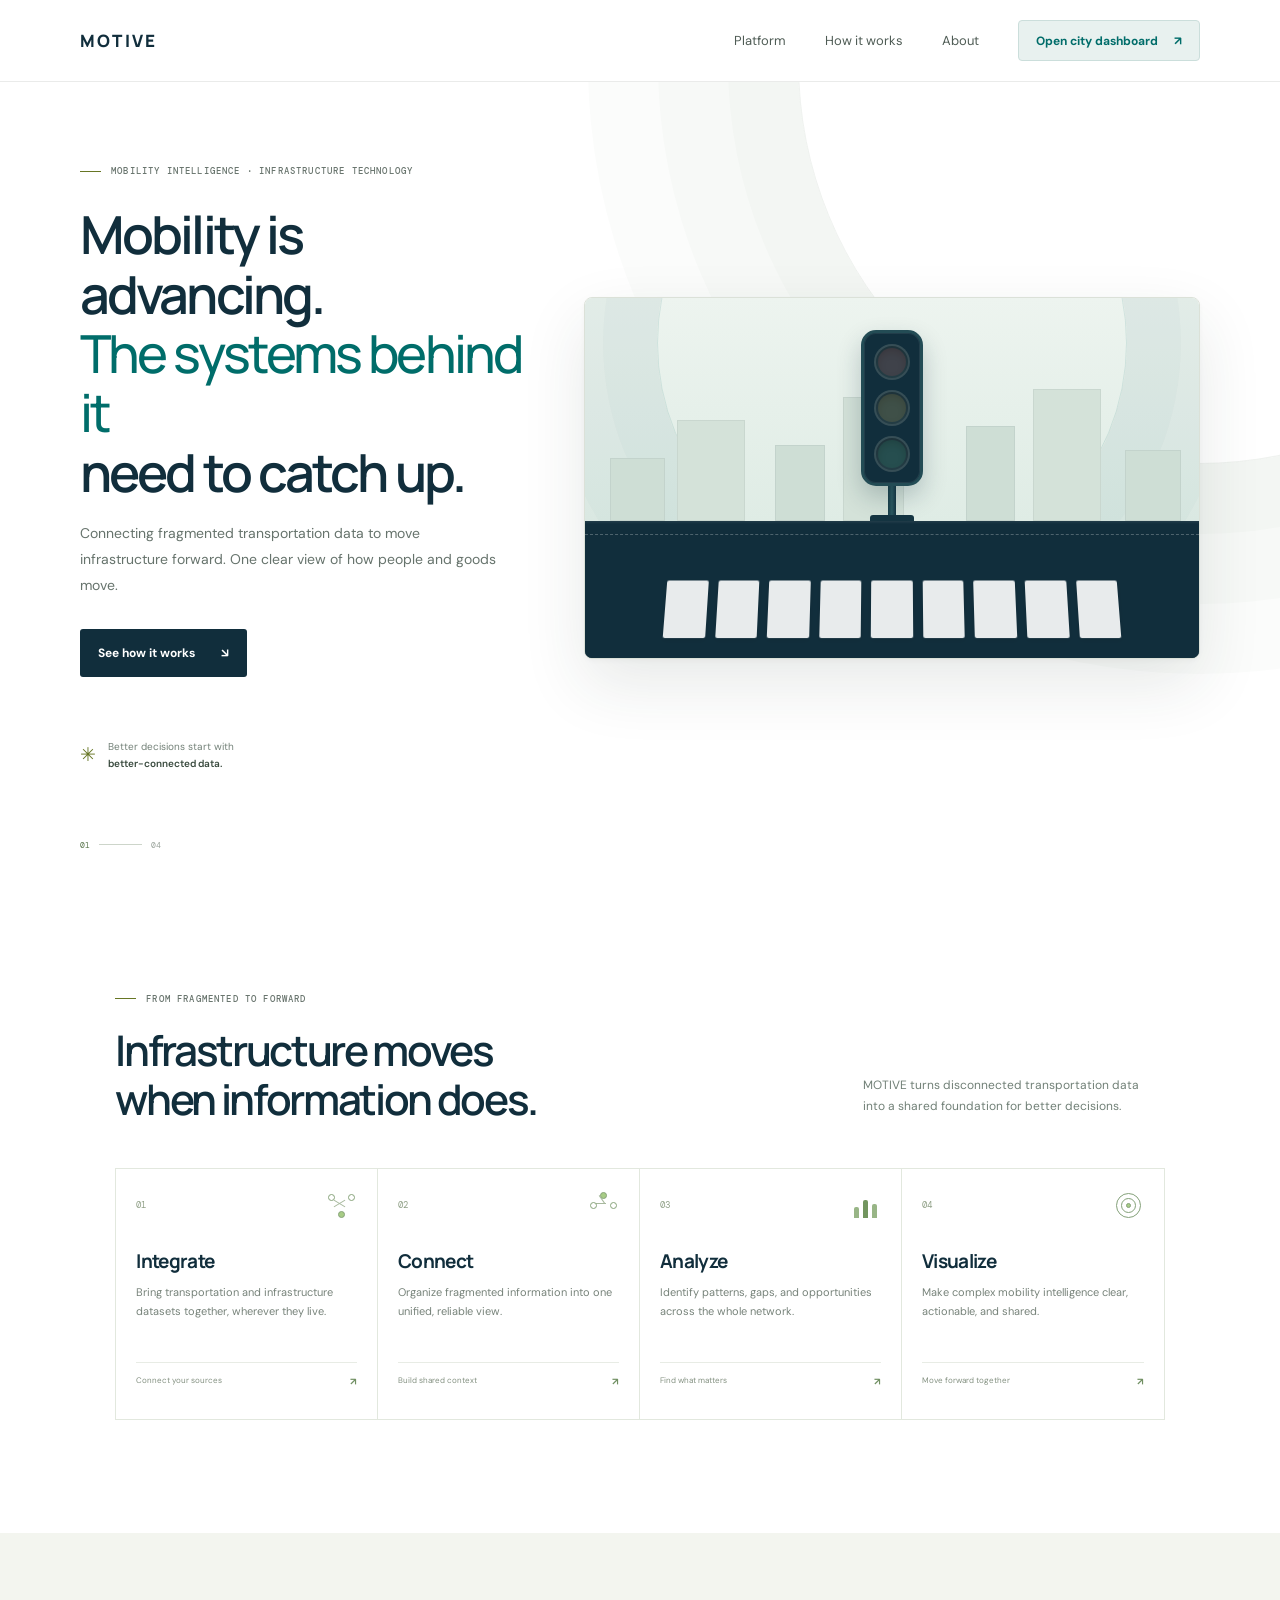
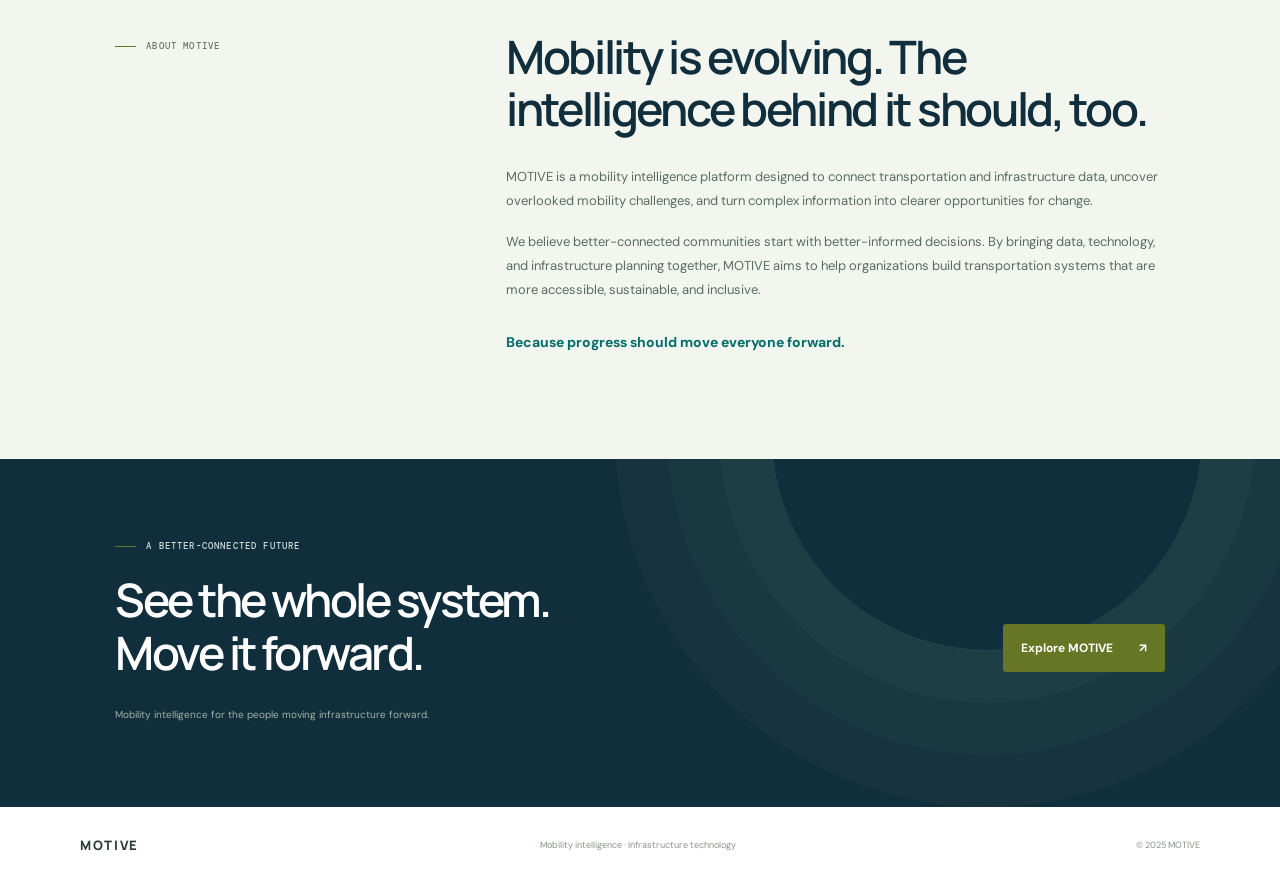
==== commit 71f1f353: "Remove duplicate Tallahassee dashboard links Co-authored-by: Copilot App <223556219+Copilot@users.no" ====
--- a/index.html
+++ b/index.html
@@ -25,7 +25,6 @@
         <a href="#platform">Platform</a>
         <a href="#workflow">How it works</a>
         <a href="#about">About</a>
-        <a href="tallahassee.html">Tallahassee pilot</a>
         <a class="nav-cta" href="tallahassee.html">Open city dashboard <span aria-hidden="true">↗</span></a>
       </nav>
     </header>
@@ -41,7 +40,6 @@
           </p>
           <div class="hero-actions">
             <a class="button button-dark" href="#workflow">See how it works <span aria-hidden="true">↘</span></a>
-            <a class="text-link" href="tallahassee.html">Explore the Tallahassee pilot <span aria-hidden="true">→</span></a>
           </div>
           <div class="hero-note">
             <span class="note-icon" aria-hidden="true">✳</span>
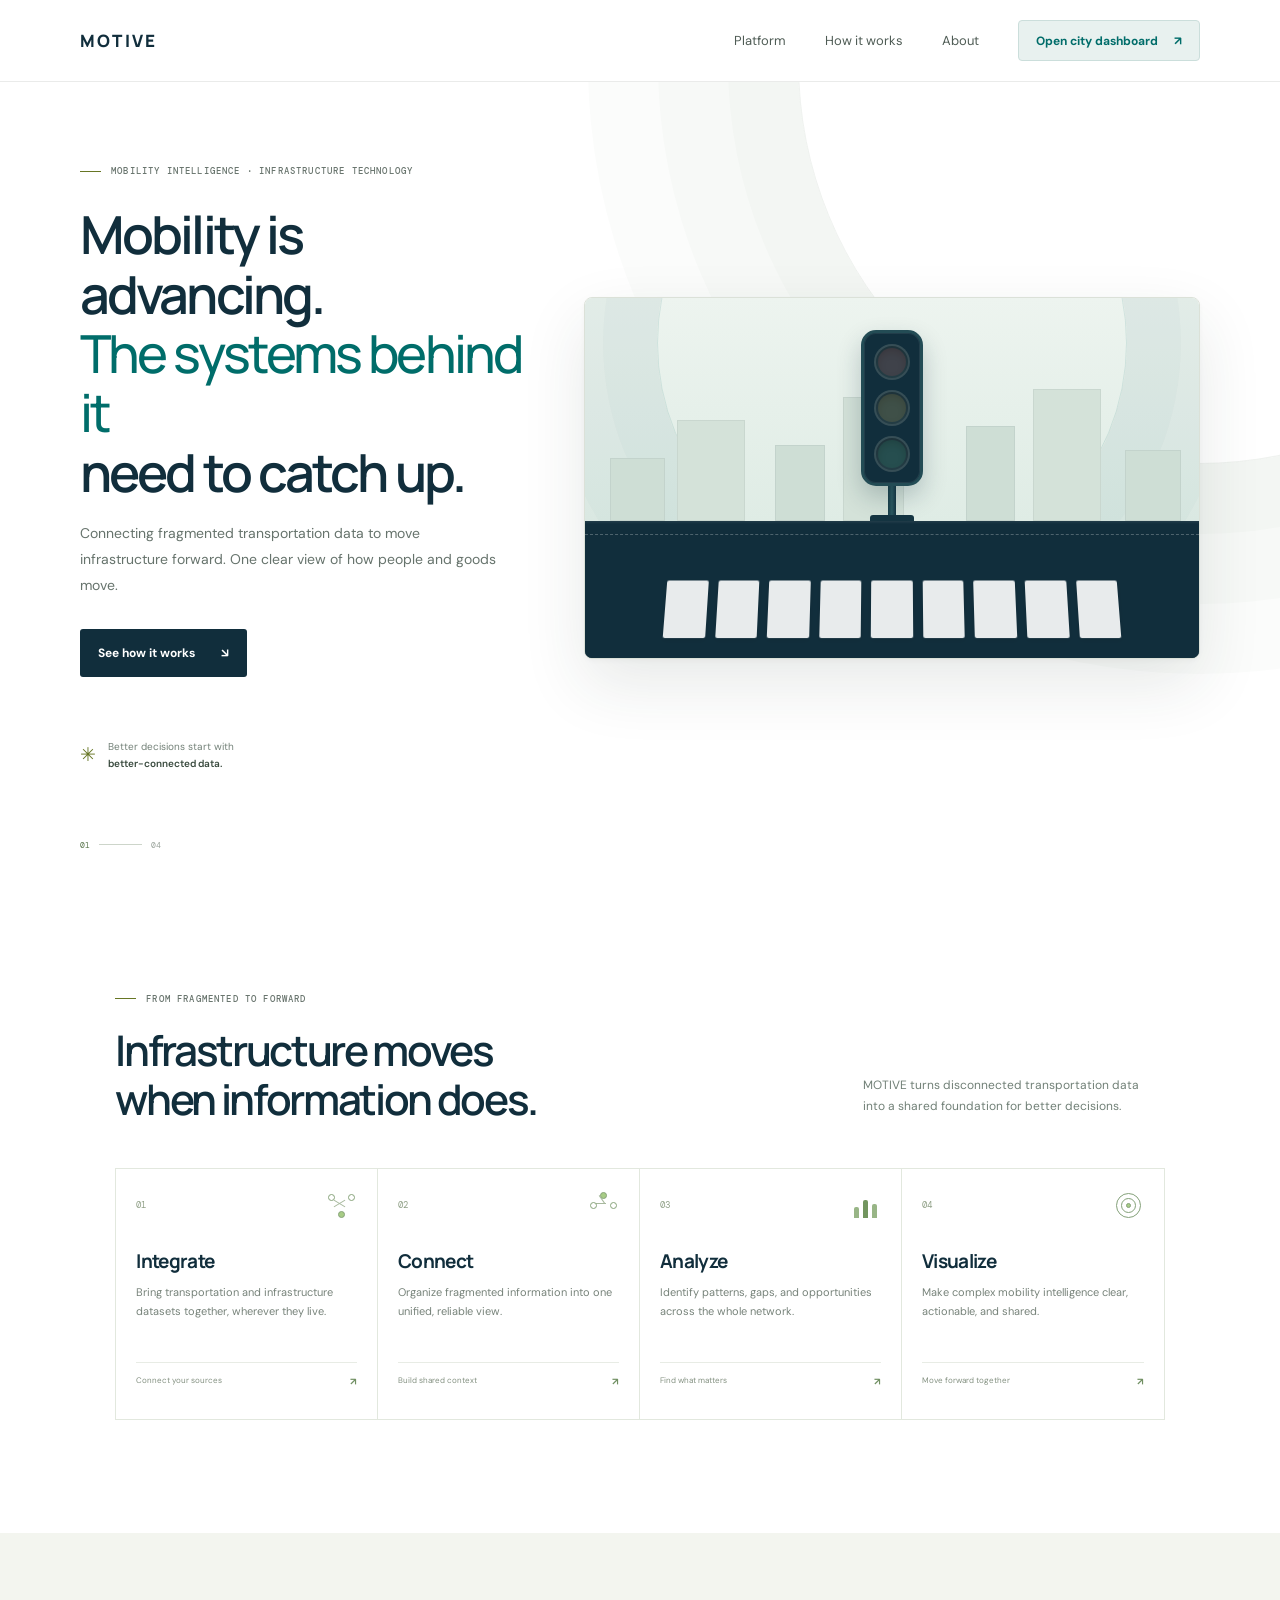
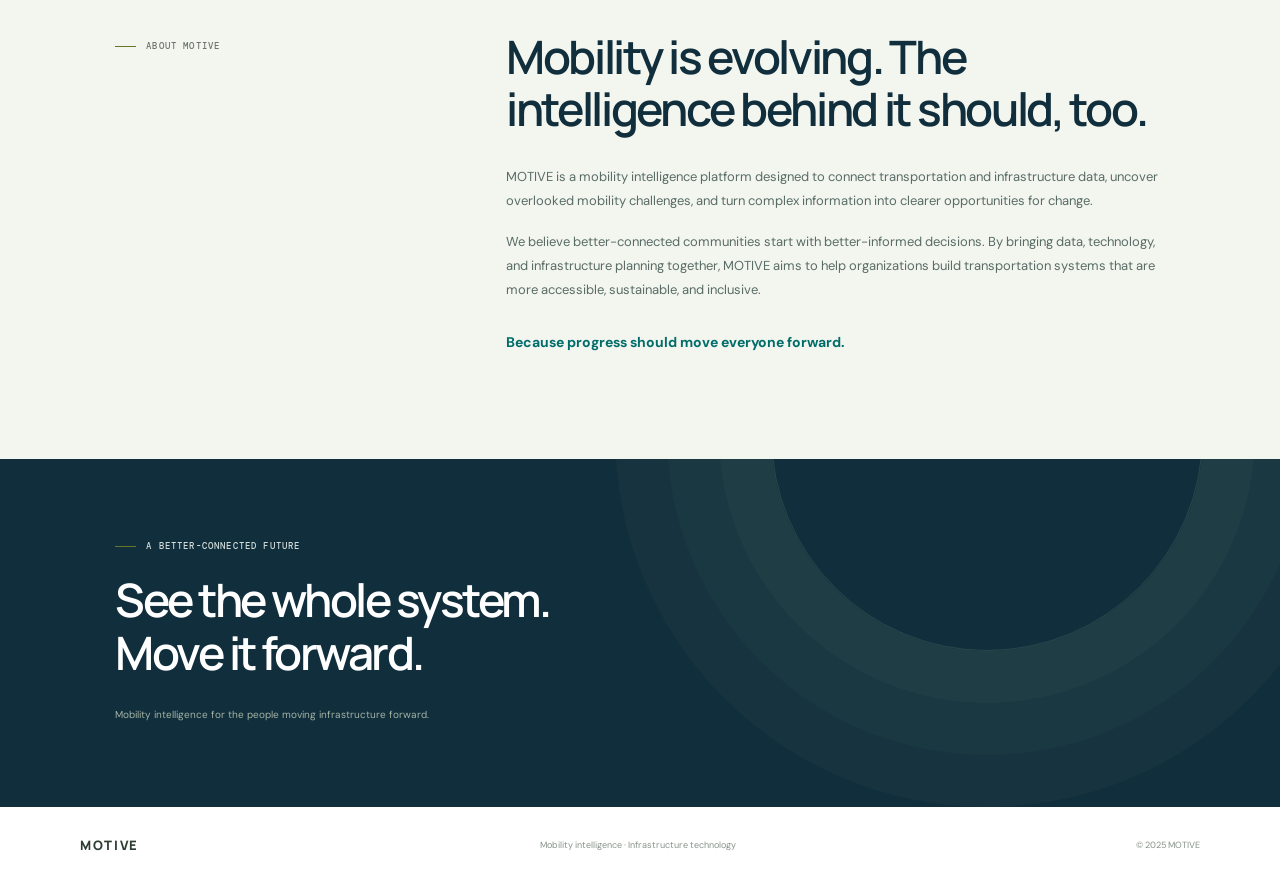
==== commit ae188769: "Remove bottom Explore MOTIVE CTA Co-authored-by: Copilot App <223556219+Copilot@users.noreply.github" ====
--- a/index.html
+++ b/index.html
@@ -131,7 +131,6 @@
           <p class="eyebrow"><span class="eyebrow-line"></span> A better-connected future</p>
           <h2>See the whole system.<br /><span>Move it forward.</span></h2>
         </div>
-        <a class="button button-light" href="#platform">Explore MOTIVE <span aria-hidden="true">↗</span></a>
         <p class="closing-note">Mobility intelligence for the people moving infrastructure forward.</p>
       </section>
     </main>
--- a/styles.css
+++ b/styles.css
@@ -350,9 +350,9 @@
   position: relative;
   min-height: 348px;
   display: grid;
-  grid-template-columns: 1fr auto;
+  grid-template-columns: 1fr;
   align-content: center;
-  align-items: end;
+  align-items: start;
   column-gap: 30px;
   padding-top: 57px;
   padding-bottom: 62px;
@@ -375,9 +375,7 @@
 .closing .eyebrow-line { background: #677624; }
 .closing h2 { margin-top: 19px; font-size: clamp(36px, 3.6vw, 50px); }
 .closing h2 span { color: #fff; }
-.button-light { position: relative; z-index: 1; margin-bottom: 8px; color: #fff; background: #677624; }
-.button-light:hover { background: #4d5a1d; }
-.closing-note { grid-column: 1 / -1; margin: 28px 0 0; color: #a4b3a5; font-size: 10px; }
+.closing-note { margin: 28px 0 0; color: #a4b3a5; font-size: 10px; }
 .site-footer {
   min-height: 76px;
   display: flex;
@@ -478,7 +476,6 @@
   .about-copy > p:not(.about-tagline) { font-size: 12px; }
   .closing { min-height: 350px; grid-template-columns: 1fr; align-items: start; gap: 27px; padding-top: 71px; padding-bottom: 38px; }
   .closing h2 { font-size: 39px; }
-  .button-light { justify-self: start; margin: 0; }
   .closing-note { margin-top: 3px; line-height: 1.6; }
   .site-footer { min-height: 82px; flex-wrap: wrap; gap: 5px 14px; padding: 15px 6%; }
   .site-footer > span:nth-child(2) { order: 3; width: 100%; }
